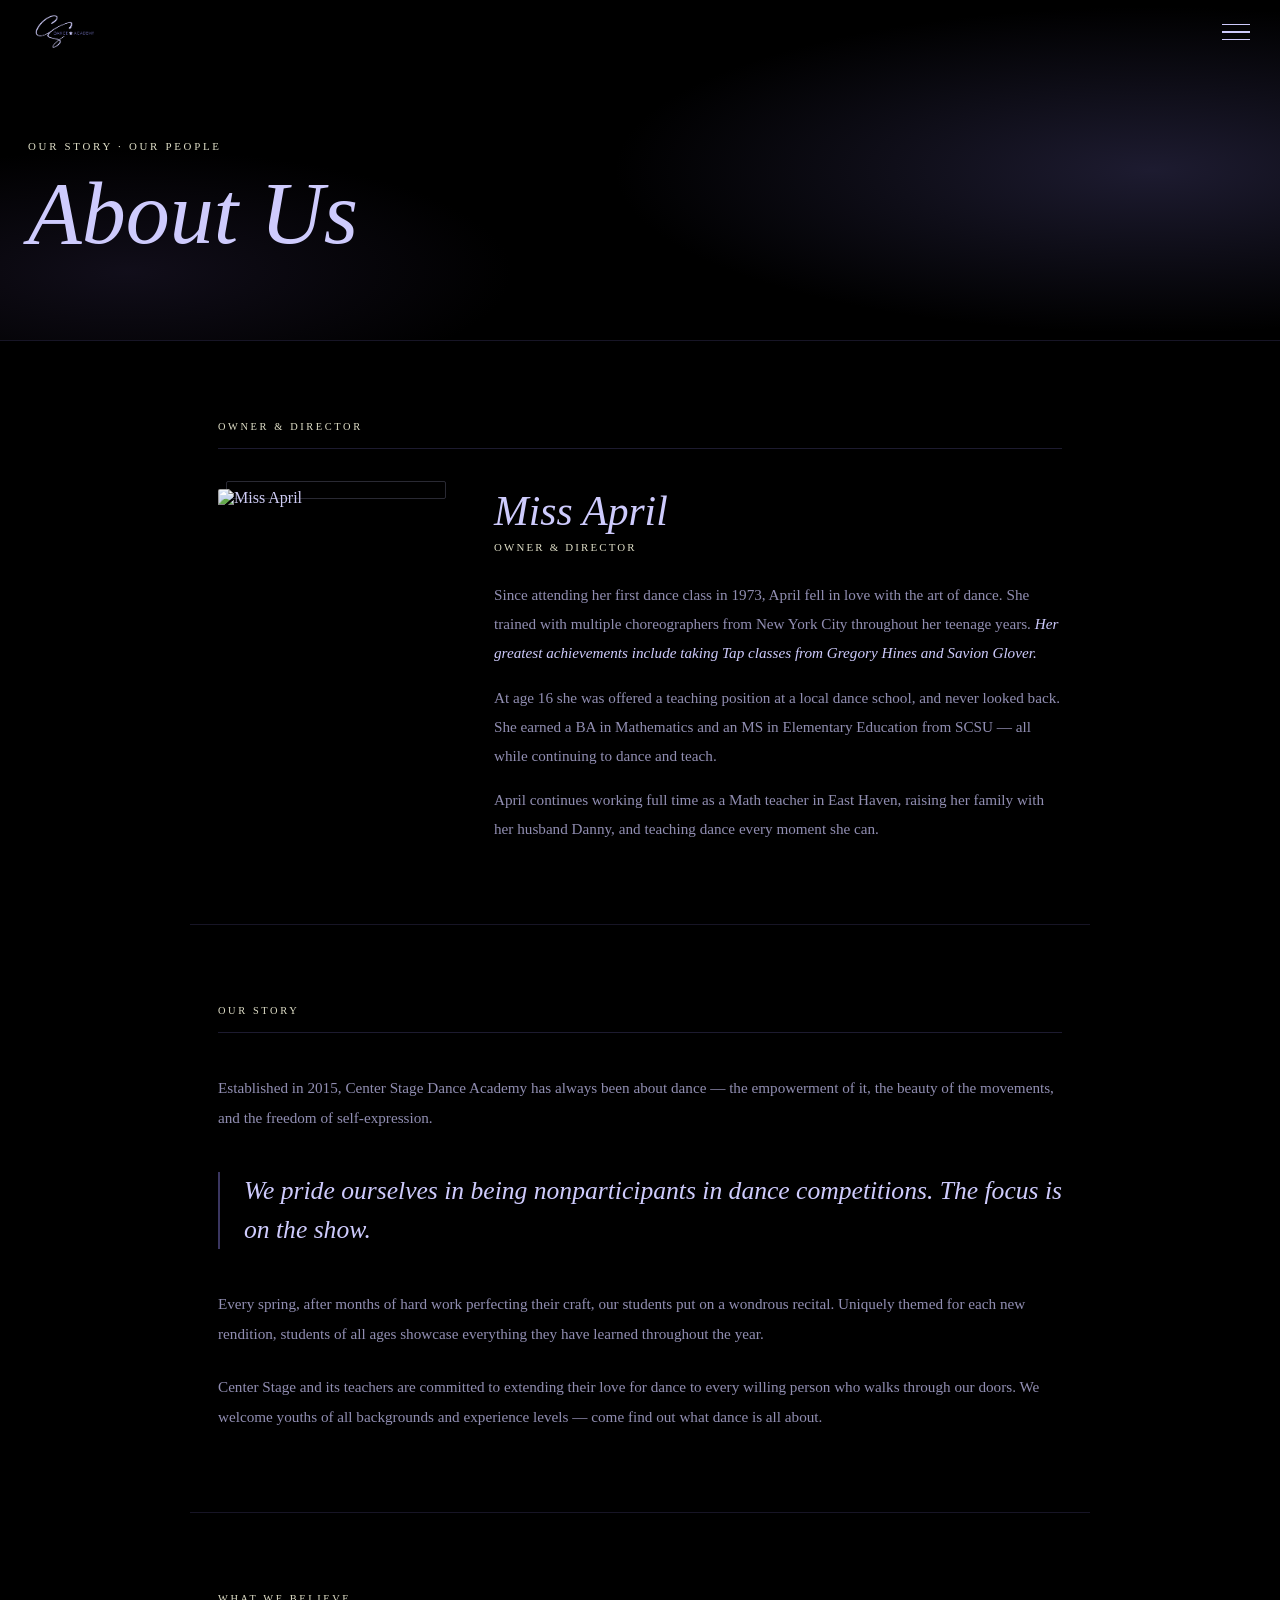
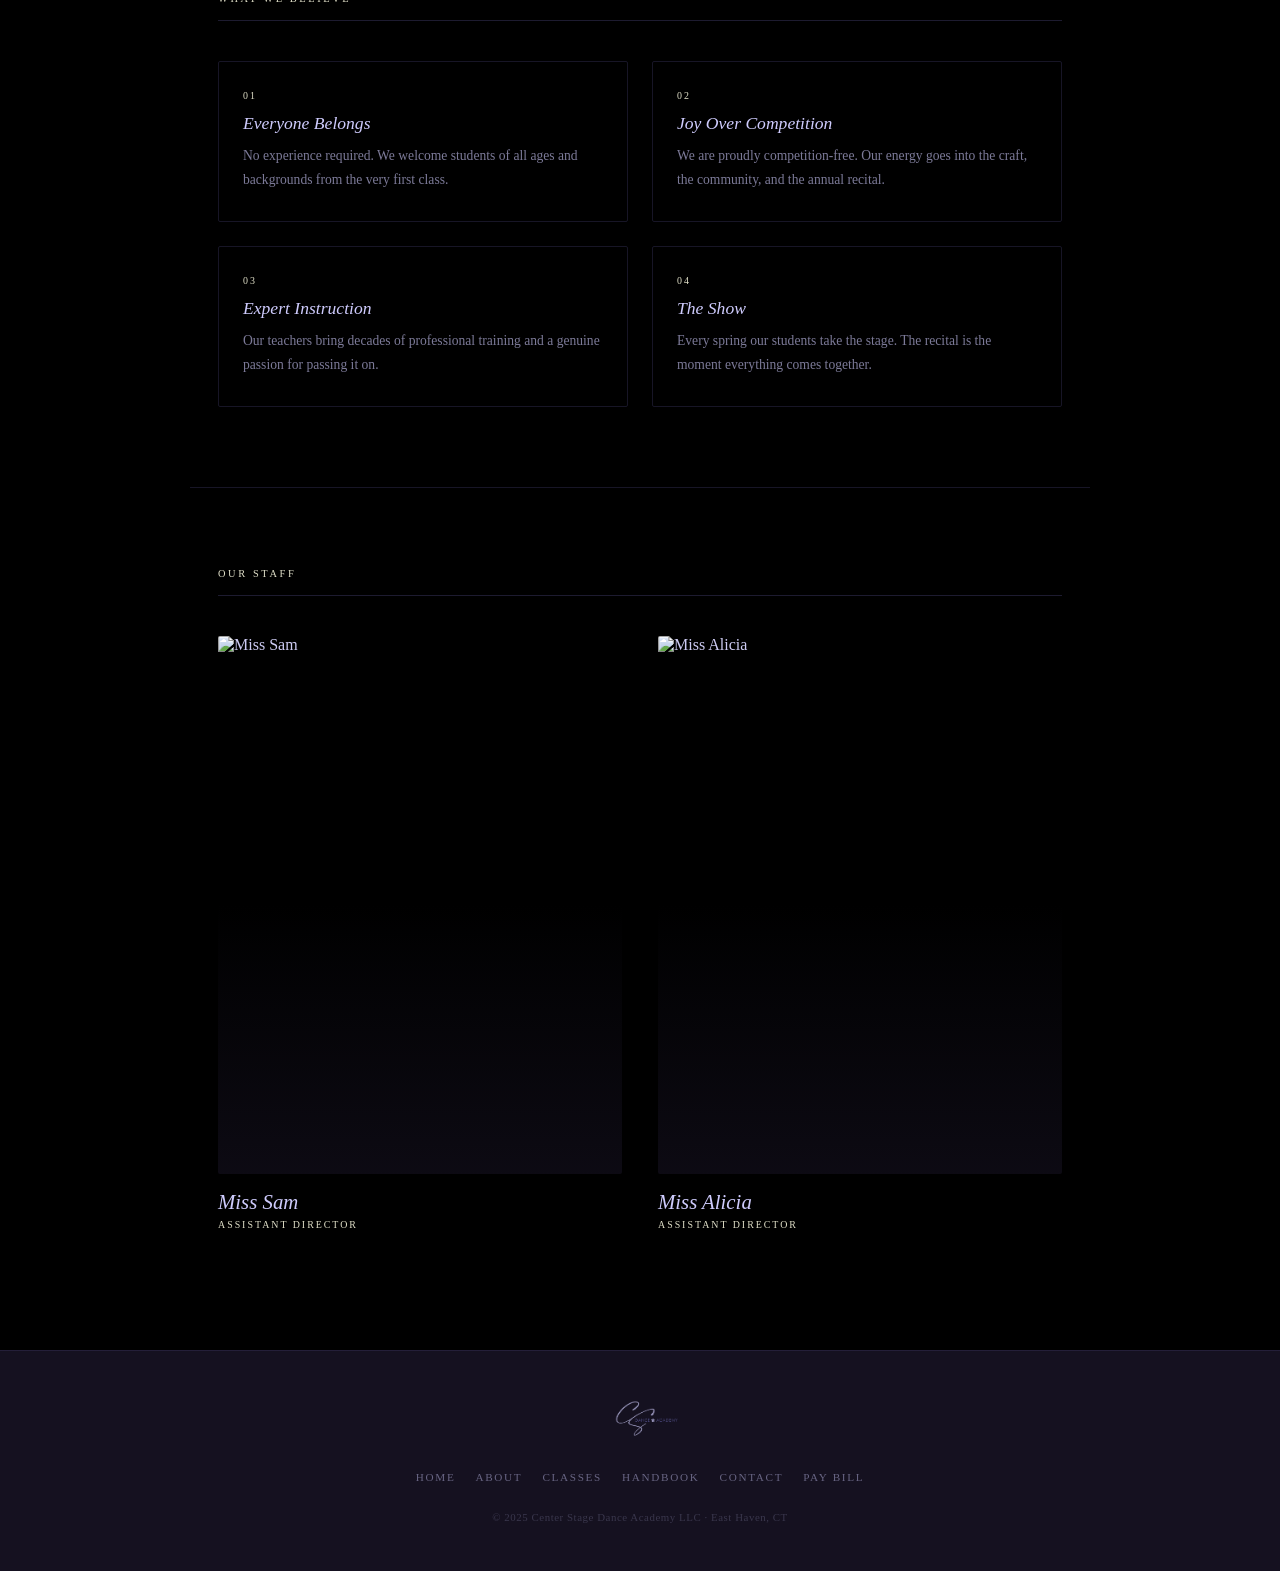
==== about.html @ 5119d45a "add about page" ====
<!DOCTYPE html>
<html lang="en">
  <head>
    <meta charset="UTF-8" />
    <meta name="viewport" content="width=device-width, initial-scale=1.0" />
    <title>About | Center Stage Dance Academy</title>
    <style>
      :root {
        --black: #000000;
        --extra-dark-purple: #151120;
        --dark-purple: #3A3660;
        --light-purple: #CECBFD;
        --contrast: #E0DFC8;
      }

      * { margin: 0; padding: 0; box-sizing: border-box; }

      body {
        background: var(--black);
        color: var(--light-purple);
        font-family: 'Georgia', serif;
        overflow-x: hidden;
        -webkit-font-smoothing: antialiased;
      }

      /* ── NAVBAR ── */
      nav {
        position: fixed;
        top: 0; left: 0; right: 0;
        z-index: 100;
        height: 64px;
        display: flex;
        align-items: center;
        justify-content: space-between;
        padding: 0 24px 0 12px;
        background: transparent;
        transition: background 0.4s, transform 0.4s cubic-bezier(.77,0,.175,1);
      }

      nav.scrolled {
        background: rgba(21,17,32,0.95);
        backdrop-filter: blur(10px);
        -webkit-backdrop-filter: blur(10px);
      }

      nav.hidden { transform: translateY(-100%); }

      .nav-logo {
        z-index: 200;
        display: flex;
        align-items: center;
        line-height: 0;
      }

      .nav-logo img {
        height: 38px;
        width: auto;
        max-width: 160px;
        object-fit: contain;
        display: block;
      }

      /* ── HAMBURGER ── */
      .hamburger {
        display: flex;
        flex-direction: column;
        gap: 6px;
        cursor: pointer;
        background: none;
        border: none;
        padding: 6px;
        z-index: 200;
      }

      .hamburger span {
        display: block;
        width: 28px;
        height: 1.5px;
        background: var(--light-purple);
        transition: all 0.4s cubic-bezier(.77,0,.175,1);
        transform-origin: center;
      }

      .hamburger.open span:nth-child(1) {
        transform: translateY(7.5px) rotate(45deg);
        background: var(--black);
      }
      .hamburger.open span:nth-child(2) { opacity: 0; }
      .hamburger.open span:nth-child(3) {
        transform: translateY(-7.5px) rotate(-45deg);
        background: var(--black);
      }

      /* ── FULL SCREEN MENU ── */
      .menu-overlay {
        position: fixed;
        inset: 0;
        z-index: 150;
        display: flex;
        flex-direction: column;
        justify-content: center;
        padding: 80px 40px 40px;
        pointer-events: none;
        visibility: hidden;
      }

      .menu-overlay.open {
        pointer-events: all;
        visibility: visible;
      }

      .menu-panel {
        position: absolute;
        inset: 0;
        transform: translateX(100%);
        transition: transform 0.6s cubic-bezier(.77,0,.175,1);
      }

      .menu-panel-1 { background: var(--dark-purple);       z-index: -3; transition-delay: 0s; }
      .menu-panel-2 { background: var(--extra-dark-purple); z-index: -2; transition-delay: 0.08s; }
      .menu-panel-3 { background: var(--light-purple);      z-index: -1; transition-delay: 0.16s; }

      .menu-overlay.open .menu-panel { transform: translateX(0); }

      .menu-links {
        list-style: none;
        display: flex;
        flex-direction: column;
        gap: 8px;
      }

      .menu-links li { overflow: hidden; }

      .menu-links a {
        display: block;
        font-size: clamp(2.4rem, 10vw, 5rem);
        font-family: 'Georgia', serif;
        font-style: italic;
        color: var(--black);
        text-decoration: none;
        letter-spacing: -0.01em;
        line-height: 1.15;
        transform: translateY(110%);
        transition: transform 0.5s cubic-bezier(.77,0,.175,1), color 0.2s;
      }

      .menu-links a:hover { color: var(--dark-purple); }
      .menu-overlay.open .menu-links a { transform: translateY(0); }

      .menu-links li:nth-child(1) a { transition-delay: 0.28s; }
      .menu-links li:nth-child(2) a { transition-delay: 0.35s; }
      .menu-links li:nth-child(3) a { transition-delay: 0.42s; }
      .menu-links li:nth-child(4) a { transition-delay: 0.49s; }
      .menu-links li:nth-child(5) a { transition-delay: 0.56s; }

      .menu-footer {
        margin-top: auto;
        font-size: 0.75rem;
        letter-spacing: 0.15em;
        text-transform: uppercase;
        color: var(--extra-dark-purple);
        opacity: 0;
        transform: translateY(10px);
        transition: all 0.4s 0.6s;
      }

      .menu-overlay.open .menu-footer {
        opacity: 1;
        transform: translateY(0);
      }

      /* ── PAGE HEADER ── */
      .page-header {
        padding: 140px 28px 80px;
        position: relative;
        overflow: hidden;
        border-bottom: 1px solid rgba(58,54,96,0.4);
      }

      .page-header::before {
        content: '';
        position: absolute;
        inset: 0;
        background:
          radial-gradient(ellipse 70% 80% at 90% 50%, rgba(58,54,96,0.5) 0%, transparent 60%),
          radial-gradient(ellipse 50% 60% at 10% 80%, rgba(21,17,32,0.8) 0%, transparent 60%),
          var(--black);
        z-index: 0;
      }

      .page-header-content {
        position: relative;
        z-index: 1;
        max-width: 700px;
      }

      .page-eyebrow {
        font-size: 0.68rem;
        letter-spacing: 0.25em;
        text-transform: uppercase;
        color: var(--contrast);
        margin-bottom: 16px;
        opacity: 0;
        animation: fadeUp 0.8s 0.2s ease forwards;
      }

      .page-title {
        font-size: clamp(2.8rem, 10vw, 5.5rem);
        font-style: italic;
        font-weight: normal;
        line-height: 1.05;
        color: var(--light-purple);
        opacity: 0;
        animation: fadeUp 0.8s 0.35s ease forwards;
      }

      @keyframes fadeUp {
        from { opacity: 0; transform: translateY(20px); }
        to   { opacity: 1; transform: translateY(0); }
      }

      /* ── SECTIONS ── */
      .section {
        padding: 80px 28px;
        max-width: 900px;
        margin: 0 auto;
      }

      .section-label {
        font-size: 0.65rem;
        letter-spacing: 0.25em;
        text-transform: uppercase;
        color: var(--contrast);
        margin-bottom: 40px;
        padding-bottom: 16px;
        border-bottom: 1px solid rgba(58,54,96,0.5);
      }

      /* ── APRIL BIO ── */
      .bio-block {
        display: flex;
        flex-direction: column;
        gap: 40px;
      }

      @media (min-width: 700px) {
        .bio-block {
          flex-direction: row;
          align-items: flex-start;
          gap: 56px;
        }
      }

      .bio-image-wrap {
        flex-shrink: 0;
        width: 100%;
        max-width: 260px;
        margin: 0 auto;
        position: relative;
      }

      @media (min-width: 700px) {
        .bio-image-wrap {
          width: 220px;
          margin: 0;
        }
      }

      .bio-image-wrap::before {
        content: '';
        position: absolute;
        inset: -8px -8px 8px 8px;
        border: 1px solid rgba(206,203,253,0.2);
        border-radius: 2px;
        z-index: 0;
      }

      .bio-image-wrap img {
        width: 100%;
        height: auto;
        display: block;
        position: relative;
        z-index: 1;
        filter: grayscale(20%);
        border-radius: 2px;
      }

      .bio-text { flex: 1; }

      .bio-name {
        font-size: clamp(1.8rem, 6vw, 2.6rem);
        font-style: italic;
        font-weight: normal;
        color: var(--light-purple);
        line-height: 1.1;
        margin-bottom: 6px;
      }

      .bio-title {
        font-size: 0.68rem;
        letter-spacing: 0.2em;
        text-transform: uppercase;
        color: var(--contrast);
        margin-bottom: 28px;
      }

      .bio-body {
        font-size: 0.95rem;
        line-height: 1.9;
        color: rgba(206,203,253,0.7);
        font-family: 'Georgia', serif;
      }

      .bio-body p + p { margin-top: 16px; }

      .bio-highlight {
        display: inline;
        color: var(--light-purple);
        font-style: italic;
      }

      /* ── DIVIDER ── */
      .rule {
        width: 100%;
        height: 1px;
        background: rgba(58,54,96,0.4);
        max-width: 900px;
        margin: 0 auto;
      }

      /* ── OUR STORY ── */
      .story-block {
        display: flex;
        flex-direction: column;
        gap: 24px;
      }

      .story-block p {
        font-size: 0.95rem;
        line-height: 1.95;
        color: rgba(206,203,253,0.7);
      }

      .story-pull {
        font-size: clamp(1.2rem, 4vw, 1.6rem);
        font-style: italic;
        color: var(--light-purple);
        line-height: 1.5;
        border-left: 2px solid var(--dark-purple);
        padding-left: 24px;
        margin: 16px 0;
      }

      /* ── STAFF GRID ── */
      .staff-grid {
        display: grid;
        grid-template-columns: 1fr 1fr;
        gap: 24px;
        margin-top: 8px;
      }

      @media (min-width: 600px) {
        .staff-grid { gap: 36px; }
      }

      .staff-card { display: flex; flex-direction: column; gap: 16px; }

      .staff-image-wrap {
        position: relative;
        overflow: hidden;
        border-radius: 2px;
      }

      .staff-image-wrap::after {
        content: '';
        position: absolute;
        inset: 0;
        background: linear-gradient(to top, rgba(21,17,32,0.6) 0%, transparent 50%);
      }

      .staff-image-wrap img {
        width: 100%;
        aspect-ratio: 3/4;
        object-fit: cover;
        display: block;
        filter: grayscale(20%);
        transition: transform 0.5s ease;
      }

      .staff-card:hover .staff-image-wrap img {
        transform: scale(1.03);
      }

      .staff-name {
        font-size: clamp(1rem, 3.5vw, 1.3rem);
        font-style: italic;
        font-weight: normal;
        color: var(--light-purple);
        line-height: 1.2;
      }

      .staff-role {
        font-size: 0.62rem;
        letter-spacing: 0.2em;
        text-transform: uppercase;
        color: var(--contrast);
        margin-top: 4px;
      }

      /* ── VALUES ── */
      .values-grid {
        display: grid;
        grid-template-columns: 1fr;
        gap: 24px;
        margin-top: 8px;
      }

      @media (min-width: 600px) {
        .values-grid { grid-template-columns: 1fr 1fr; }
      }

      .value-item {
        padding: 28px 24px;
        border: 1px solid rgba(58,54,96,0.4);
        border-radius: 2px;
        transition: border-color 0.3s;
      }

      .value-item:hover { border-color: rgba(206,203,253,0.3); }

      .value-number {
        font-size: 0.62rem;
        letter-spacing: 0.2em;
        color: var(--contrast);
        text-transform: uppercase;
        margin-bottom: 12px;
      }

      .value-title {
        font-size: 1.1rem;
        font-style: italic;
        color: var(--light-purple);
        margin-bottom: 10px;
      }

      .value-body {
        font-size: 0.85rem;
        line-height: 1.8;
        color: rgba(206,203,253,0.6);
      }

      /* ── FOOTER ── */
      footer {
        background: var(--extra-dark-purple);
        padding: 48px 28px;
        text-align: center;
        border-top: 1px solid rgba(58,54,96,0.4);
        margin-top: 40px;
      }

      .footer-logo img {
        height: 40px;
        margin: 0 auto 28px;
        opacity: 0.7;
      }

      .footer-links {
        display: flex;
        flex-wrap: wrap;
        gap: 20px;
        justify-content: center;
        margin-bottom: 28px;
      }

      .footer-links a {
        font-size: 0.7rem;
        letter-spacing: 0.15em;
        text-transform: uppercase;
        color: rgba(206,203,253,0.45);
        text-decoration: none;
        transition: color 0.2s;
      }

      .footer-links a:hover { color: var(--light-purple); }

      .footer-copy {
        font-size: 0.68rem;
        color: rgba(206,203,253,0.2);
        letter-spacing: 0.05em;
      }
    </style>
  </head>
  <body>

    <!-- NAVBAR -->
    <nav id="navbar">
      <a href="index.html" class="nav-logo">
        <img src="logo.png" alt="Center Stage Dance Academy" />
      </a>
      <button class="hamburger" id="hamburger" aria-label="Toggle menu">
        <span></span><span></span><span></span>
      </button>
    </nav>

    <!-- FULL SCREEN MENU -->
    <div class="menu-overlay" id="menuOverlay">
      <div class="menu-panel menu-panel-1"></div>
      <div class="menu-panel menu-panel-2"></div>
      <div class="menu-panel menu-panel-3"></div>
      <ul class="menu-links">
        <li><a href="index.html"    onclick="closeMenu()">Home</a></li>
        <li><a href="about.html"    onclick="closeMenu()">About</a></li>
        <li><a href="classes.html"  onclick="closeMenu()">Classes</a></li>
        <li><a href="handbook.html" onclick="closeMenu()">Handbook</a></li>
        <li><a href="contact.html"  onclick="closeMenu()">Contact</a></li>
      </ul>
      <div class="menu-footer">East Haven, CT &nbsp;·&nbsp; (203) 484-0443</div>
    </div>

    <!-- PAGE HEADER -->
    <header class="page-header">
      <div class="page-header-content">
        <p class="page-eyebrow">Our Story · Our People</p>
        <h1 class="page-title">About Us</h1>
      </div>
    </header>

    <!-- MISS APRIL -->
    <section class="section">
      <p class="section-label">Owner &amp; Director</p>
      <div class="bio-block">
        <div class="bio-image-wrap">
          <img
            src="https://static.wixstatic.com/media/f45bac_79a5c4cf24f946d085ffb66f39719939~mv2.jpg/v1/fill/w_298,h_374,al_c,q_80,usm_0.66_1.00_0.01,enc_avif,quality_auto/Me.jpg"
            alt="Miss April"
          />
        </div>
        <div class="bio-text">
          <h2 class="bio-name">Miss April</h2>
          <p class="bio-title">Owner &amp; Director</p>
          <div class="bio-body">
            <p>
              Since attending her first dance class in 1973, April fell in love with the art of dance.
              She trained with multiple choreographers from New York City throughout her teenage years.
              <span class="bio-highlight">Her greatest achievements include taking Tap classes from
              Gregory Hines and Savion Glover.</span>
            </p>
            <p>
              At age 16 she was offered a teaching position at a local dance school, and never looked back.
              She earned a BA in Mathematics and an MS in Elementary Education from SCSU — all while
              continuing to dance and teach.
            </p>
            <p>
              April continues working full time as a Math teacher in East Haven, raising her family with
              her husband Danny, and teaching dance every moment she can.
            </p>
          </div>
        </div>
      </div>
    </section>

    <div class="rule"></div>

    <!-- OUR STORY -->
    <section class="section">
      <p class="section-label">Our Story</p>
      <div class="story-block">
        <p>
          Established in 2015, Center Stage Dance Academy has always been about dance —
          the empowerment of it, the beauty of the movements, and the freedom of self-expression.
        </p>
        <blockquote class="story-pull">
          We pride ourselves in being nonparticipants in dance competitions. The focus is on the show.
        </blockquote>
        <p>
          Every spring, after months of hard work perfecting their craft, our students put on a
          wondrous recital. Uniquely themed for each new rendition, students of all ages showcase
          everything they have learned throughout the year.
        </p>
        <p>
          Center Stage and its teachers are committed to extending their love for dance to every
          willing person who walks through our doors. We welcome youths of all backgrounds and
          experience levels — come find out what dance is all about.
        </p>
      </div>
    </section>

    <div class="rule"></div>

    <!-- WHAT WE BELIEVE -->
    <section class="section">
      <p class="section-label">What We Believe</p>
      <div class="values-grid">
        <div class="value-item">
          <p class="value-number">01</p>
          <p class="value-title">Everyone Belongs</p>
          <p class="value-body">No experience required. We welcome students of all ages and backgrounds from the very first class.</p>
        </div>
        <div class="value-item">
          <p class="value-number">02</p>
          <p class="value-title">Joy Over Competition</p>
          <p class="value-body">We are proudly competition-free. Our energy goes into the craft, the community, and the annual recital.</p>
        </div>
        <div class="value-item">
          <p class="value-number">03</p>
          <p class="value-title">Expert Instruction</p>
          <p class="value-body">Our teachers bring decades of professional training and a genuine passion for passing it on.</p>
        </div>
        <div class="value-item">
          <p class="value-number">04</p>
          <p class="value-title">The Show</p>
          <p class="value-body">Every spring our students take the stage. The recital is the moment everything comes together.</p>
        </div>
      </div>
    </section>

    <div class="rule"></div>

    <!-- STAFF -->
    <section class="section">
      <p class="section-label">Our Staff</p>
      <div class="staff-grid">
        <div class="staff-card">
          <div class="staff-image-wrap">
            <img
              src="https://static.wixstatic.com/media/f45bac_73a7e602053645cd801812345be36679~mv2.jpg/v1/fill/w_206,h_259,al_c,q_80,usm_0.66_1.00_0.01,enc_avif,quality_auto/Sam.jpg"
              alt="Miss Sam"
            />
          </div>
          <div>
            <p class="staff-name">Miss Sam</p>
            <p class="staff-role">Assistant Director</p>
          </div>
        </div>
        <div class="staff-card">
          <div class="staff-image-wrap">
            <img
              src="https://static.wixstatic.com/media/f45bac_39587be8a687474fb3830924fe509705~mv2.jpeg/v1/fill/w_206,h_259,al_c,q_80,usm_0.66_1.00_0.01,enc_avif,quality_auto/A.jpeg"
              alt="Miss Alicia"
            />
          </div>
          <div>
            <p class="staff-name">Miss Alicia</p>
            <p class="staff-role">Assistant Director</p>
          </div>
        </div>
      </div>
    </section>

    <!-- FOOTER -->
    <footer>
      <div class="footer-logo">
        <img src="logo.png" alt="Center Stage Dance Academy" />
      </div>
      <div class="footer-links">
        <a href="index.html">Home</a>
        <a href="about.html">About</a>
        <a href="classes.html">Classes</a>
        <a href="handbook.html">Handbook</a>
        <a href="contact.html">Contact</a>
        <a href="https://centerstagedanceacademyllc.studioware2.com/" target="_blank">Pay Bill</a>
      </div>
      <p class="footer-copy">© 2025 Center Stage Dance Academy LLC · East Haven, CT</p>
    </footer>

    <script>
      const hamburger = document.getElementById('hamburger');
      const menuOverlay = document.getElementById('menuOverlay');
      const navbar = document.getElementById('navbar');

      function openMenu() {
        hamburger.classList.add('open');
        menuOverlay.classList.add('open');
        document.body.style.overflow = 'hidden';
      }

      function closeMenu() {
        hamburger.classList.remove('open');
        menuOverlay.classList.remove('open');
        document.body.style.overflow = '';
      }

      hamburger.addEventListener('click', () => {
        hamburger.classList.contains('open') ? closeMenu() : openMenu();
      });

      let lastScroll = 0;
      let ticking = false;

      window.addEventListener('scroll', () => {
        if (ticking) return;
        window.requestAnimationFrame(() => {
          const current = window.scrollY;
          navbar.classList.toggle('scrolled', current > 40);
          if (!menuOverlay.classList.contains('open')) {
            if (current > lastScroll && current > 80) {
              navbar.classList.add('hidden');
            } else {
              navbar.classList.remove('hidden');
            }
          }
          lastScroll = current <= 0 ? 0 : current;
          ticking = false;
        });
        ticking = true;
      });
    </script>

  </body>
</html>
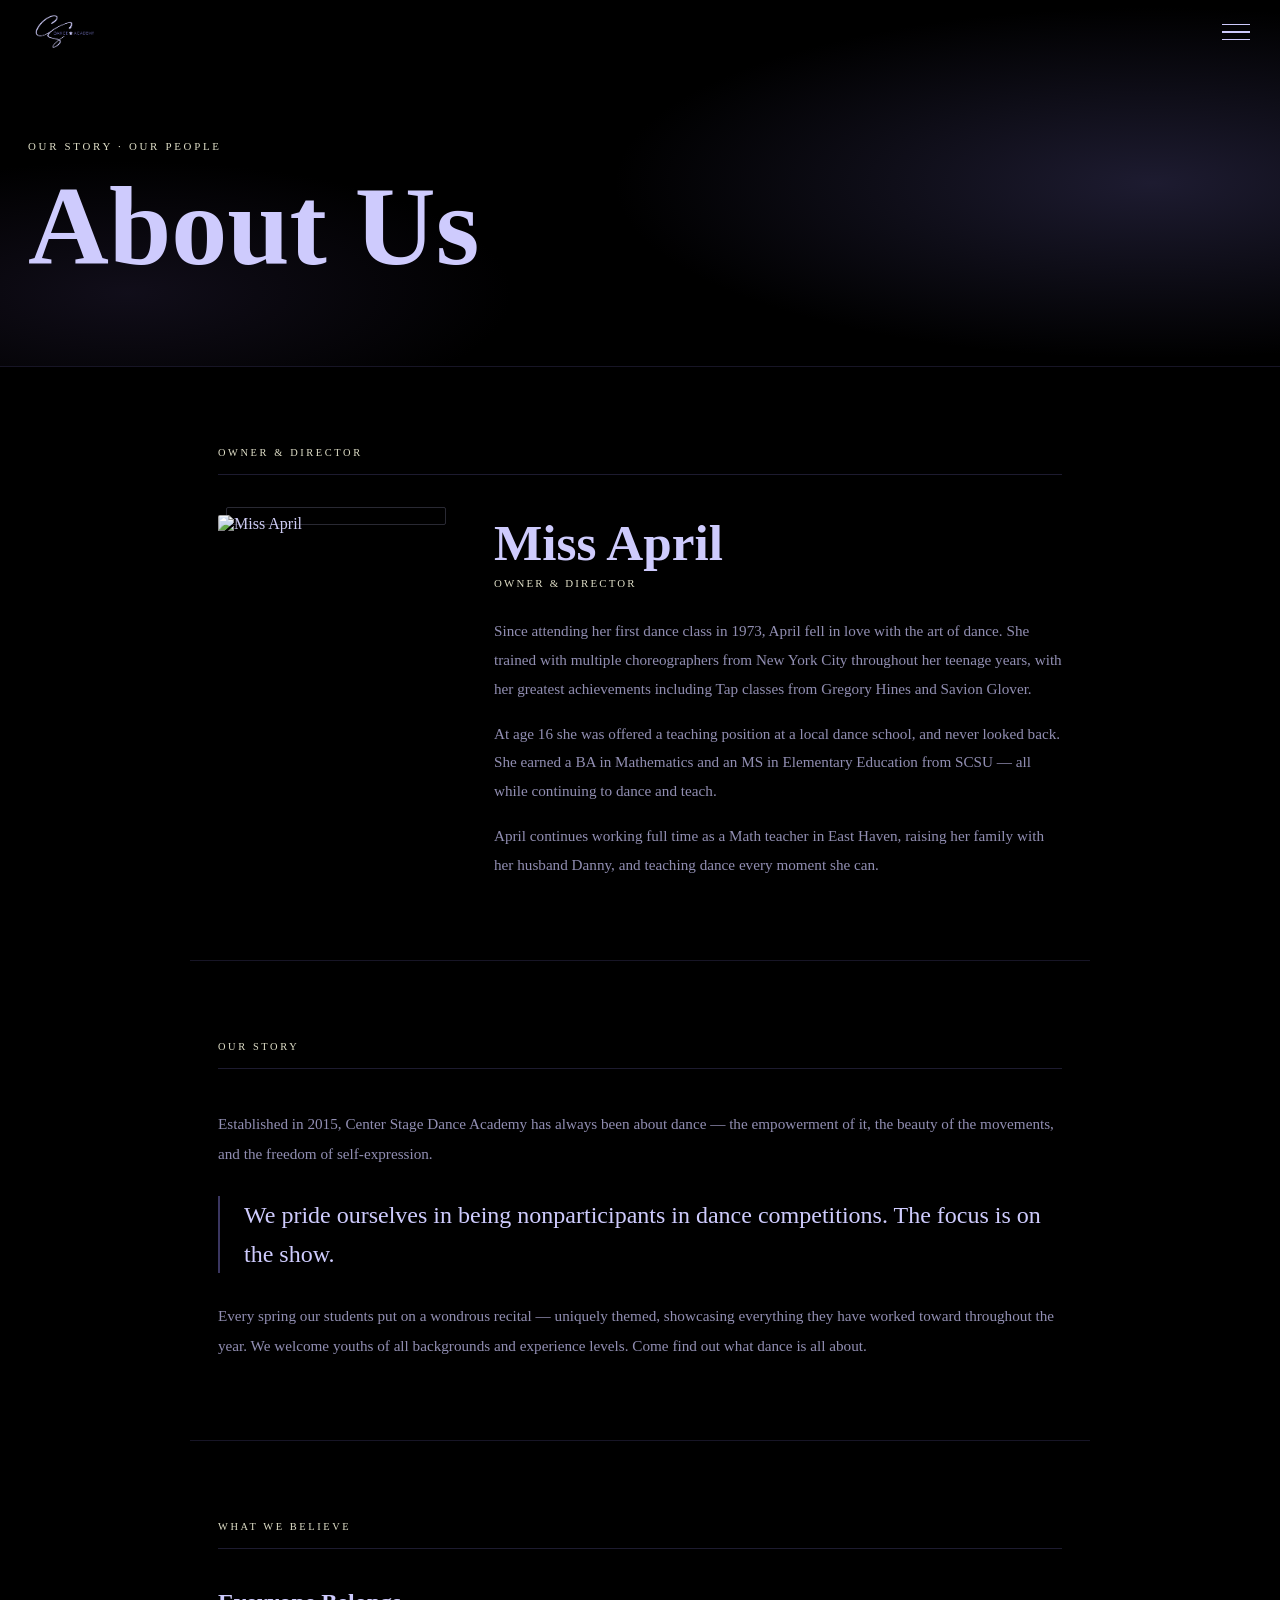
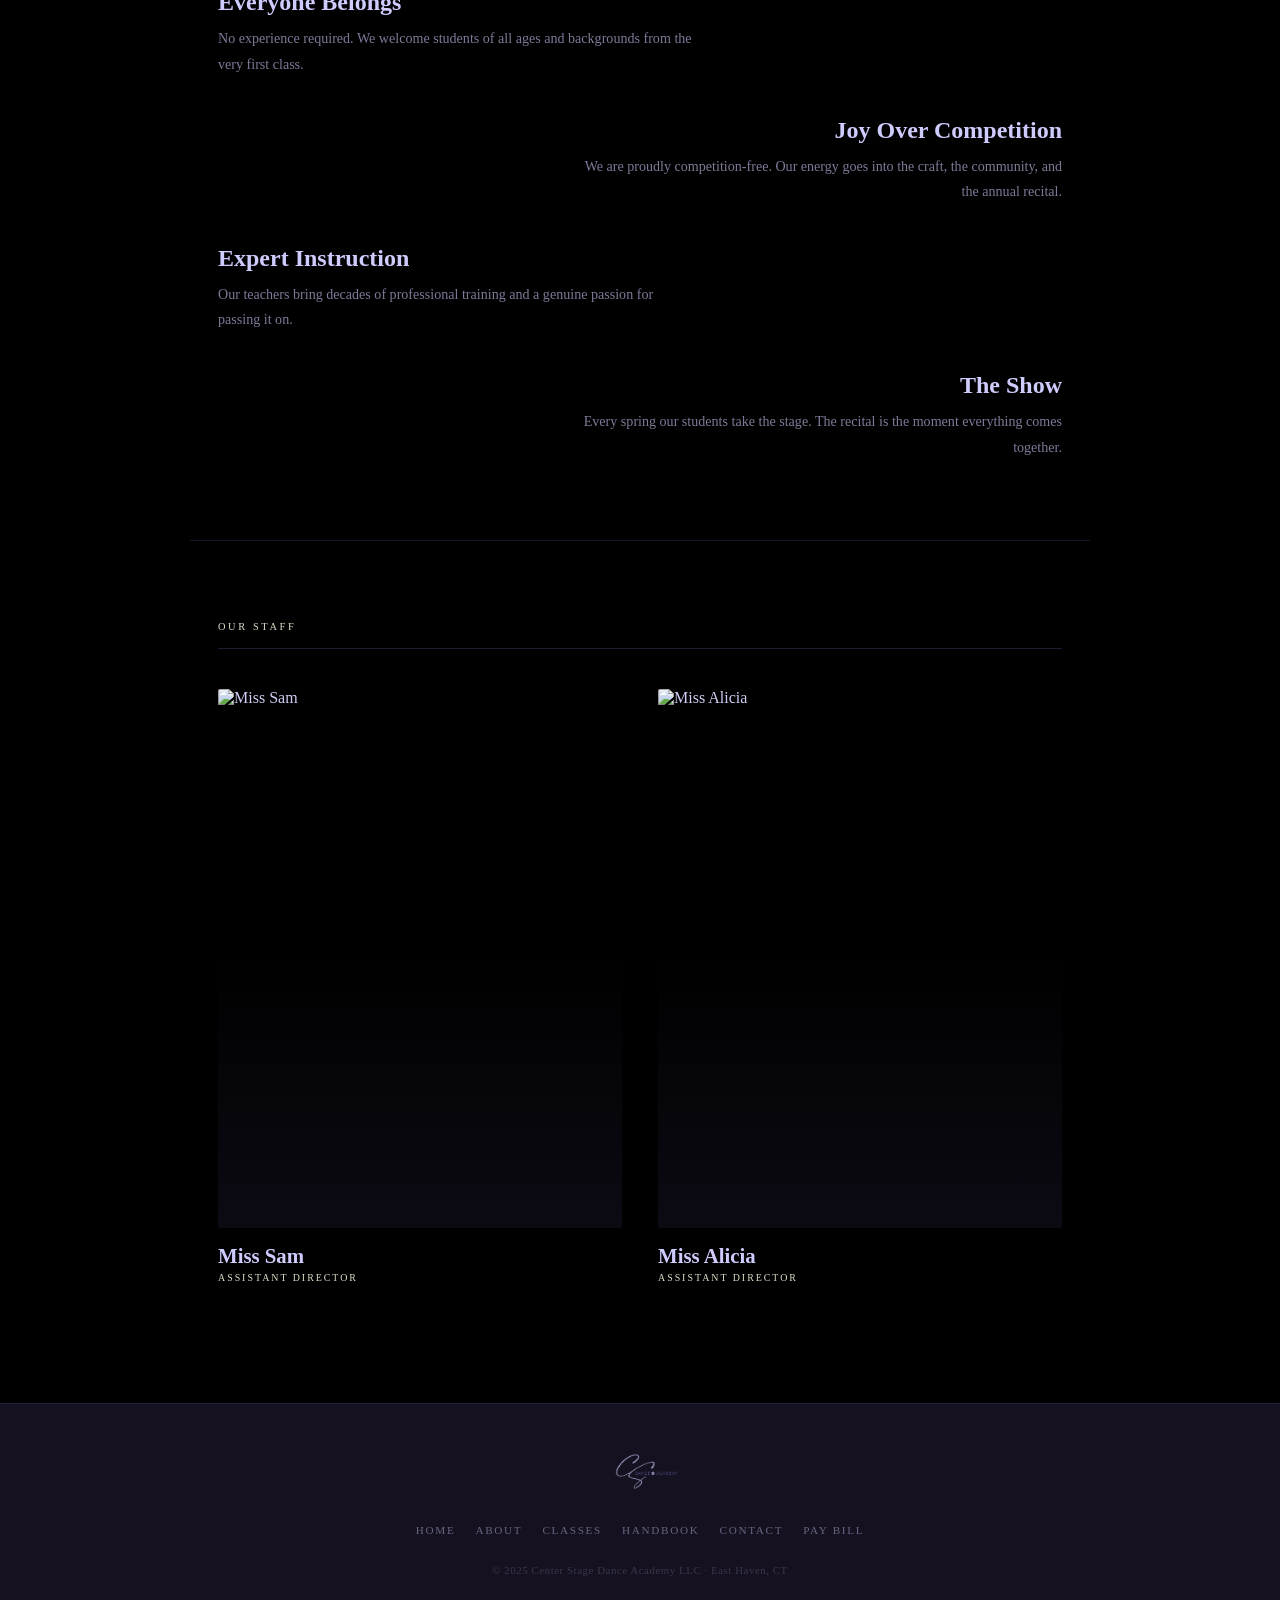
==== commit 11827aaa: "about page formatting fixes" ====
--- a/about.html
+++ b/about.html
@@ -23,7 +23,6 @@
         -webkit-font-smoothing: antialiased;
       }
 
-      /* ── NAVBAR ── */
       nav {
         position: fixed;
         top: 0; left: 0; right: 0;
@@ -60,7 +59,6 @@
         display: block;
       }
 
-      /* ── HAMBURGER ── */
       .hamburger {
         display: flex;
         flex-direction: column;
@@ -91,7 +89,6 @@
         background: var(--black);
       }
 
-      /* ── FULL SCREEN MENU ── */
       .menu-overlay {
         position: fixed;
         inset: 0;
@@ -135,7 +132,6 @@
         display: block;
         font-size: clamp(2.4rem, 10vw, 5rem);
         font-family: 'Georgia', serif;
-        font-style: italic;
         color: var(--black);
         text-decoration: none;
         letter-spacing: -0.01em;
@@ -205,9 +201,9 @@
       }
 
       .page-title {
-        font-size: clamp(2.8rem, 10vw, 5.5rem);
-        font-style: italic;
-        font-weight: normal;
+        font-size: clamp(3.5rem, 10vw, 7rem);
+        font-weight: bold;
+        font-style: normal;
         line-height: 1.05;
         color: var(--light-purple);
         opacity: 0;
@@ -234,9 +230,10 @@
         margin-bottom: 40px;
         padding-bottom: 16px;
         border-bottom: 1px solid rgba(58,54,96,0.5);
-      }
-
-      /* ── APRIL BIO ── */
+        font-style: normal;
+      }
+
+      /* ── BIO ── */
       .bio-block {
         display: flex;
         flex-direction: column;
@@ -244,11 +241,7 @@
       }
 
       @media (min-width: 700px) {
-        .bio-block {
-          flex-direction: row;
-          align-items: flex-start;
-          gap: 56px;
-        }
+        .bio-block { flex-direction: row; align-items: flex-start; gap: 56px; }
       }
 
       .bio-image-wrap {
@@ -260,10 +253,7 @@
       }
 
       @media (min-width: 700px) {
-        .bio-image-wrap {
-          width: 220px;
-          margin: 0;
-        }
+        .bio-image-wrap { width: 220px; margin: 0; }
       }
 
       .bio-image-wrap::before {
@@ -288,9 +278,9 @@
       .bio-text { flex: 1; }
 
       .bio-name {
-        font-size: clamp(1.8rem, 6vw, 2.6rem);
-        font-style: italic;
-        font-weight: normal;
+        font-size: clamp(2rem, 6vw, 3.2rem);
+        font-weight: bold;
+        font-style: normal;
         color: var(--light-purple);
         line-height: 1.1;
         margin-bottom: 6px;
@@ -302,56 +292,67 @@
         text-transform: uppercase;
         color: var(--contrast);
         margin-bottom: 28px;
+        font-style: normal;
       }
 
       .bio-body {
         font-size: 0.95rem;
         line-height: 1.9;
         color: rgba(206,203,253,0.7);
-        font-family: 'Georgia', serif;
+        font-style: normal;
       }
 
       .bio-body p + p { margin-top: 16px; }
 
-      .bio-highlight {
-        display: inline;
-        color: var(--light-purple);
-        font-style: italic;
-      }
-
-      /* ── DIVIDER ── */
-      .rule {
-        width: 100%;
-        height: 1px;
-        background: rgba(58,54,96,0.4);
-        max-width: 900px;
-        margin: 0 auto;
-      }
-
-      /* ── OUR STORY ── */
-      .story-block {
-        display: flex;
-        flex-direction: column;
-        gap: 24px;
-      }
+      /* ── STORY ── */
+      .story-block { display: flex; flex-direction: column; gap: 20px; }
 
       .story-block p {
         font-size: 0.95rem;
         line-height: 1.95;
         color: rgba(206,203,253,0.7);
+        font-style: normal;
       }
 
       .story-pull {
-        font-size: clamp(1.2rem, 4vw, 1.6rem);
-        font-style: italic;
+        font-size: clamp(1.1rem, 3.5vw, 1.5rem);
+        font-style: normal;
         color: var(--light-purple);
-        line-height: 1.5;
+        line-height: 1.6;
         border-left: 2px solid var(--dark-purple);
         padding-left: 24px;
-        margin: 16px 0;
-      }
-
-      /* ── STAFF GRID ── */
+        margin: 8px 0;
+      }
+
+      /* ── WHAT WE BELIEVE ── */
+      .values-grid {
+        display: grid;
+        grid-template-columns: 1fr;
+        gap: 40px;
+        margin-top: 8px;
+      }
+
+      .value-item { display: flex; flex-direction: column; gap: 10px; }
+      .value-item.right { text-align: right; }
+
+      .value-title {
+        font-size: clamp(1.1rem, 4vw, 1.5rem);
+        font-weight: bold;
+        font-style: normal;
+        color: var(--light-purple);
+      }
+
+      .value-body {
+        font-size: 0.88rem;
+        line-height: 1.8;
+        color: rgba(206,203,253,0.6);
+        font-style: normal;
+        max-width: 480px;
+      }
+
+      .value-item.right .value-body { margin-left: auto; }
+
+      /* ── STAFF ── */
       .staff-grid {
         display: grid;
         grid-template-columns: 1fr 1fr;
@@ -359,9 +360,7 @@
         margin-top: 8px;
       }
 
-      @media (min-width: 600px) {
-        .staff-grid { gap: 36px; }
-      }
+      @media (min-width: 600px) { .staff-grid { gap: 36px; } }
 
       .staff-card { display: flex; flex-direction: column; gap: 16px; }
 
@@ -387,14 +386,12 @@
         transition: transform 0.5s ease;
       }
 
-      .staff-card:hover .staff-image-wrap img {
-        transform: scale(1.03);
-      }
+      .staff-card:hover .staff-image-wrap img { transform: scale(1.03); }
 
       .staff-name {
         font-size: clamp(1rem, 3.5vw, 1.3rem);
-        font-style: italic;
-        font-weight: normal;
+        font-weight: bold;
+        font-style: normal;
         color: var(--light-purple);
         line-height: 1.2;
       }
@@ -405,48 +402,16 @@
         text-transform: uppercase;
         color: var(--contrast);
         margin-top: 4px;
-      }
-
-      /* ── VALUES ── */
-      .values-grid {
-        display: grid;
-        grid-template-columns: 1fr;
-        gap: 24px;
-        margin-top: 8px;
-      }
-
-      @media (min-width: 600px) {
-        .values-grid { grid-template-columns: 1fr 1fr; }
-      }
-
-      .value-item {
-        padding: 28px 24px;
-        border: 1px solid rgba(58,54,96,0.4);
-        border-radius: 2px;
-        transition: border-color 0.3s;
-      }
-
-      .value-item:hover { border-color: rgba(206,203,253,0.3); }
-
-      .value-number {
-        font-size: 0.62rem;
-        letter-spacing: 0.2em;
-        color: var(--contrast);
-        text-transform: uppercase;
-        margin-bottom: 12px;
-      }
-
-      .value-title {
-        font-size: 1.1rem;
-        font-style: italic;
-        color: var(--light-purple);
-        margin-bottom: 10px;
-      }
-
-      .value-body {
-        font-size: 0.85rem;
-        line-height: 1.8;
-        color: rgba(206,203,253,0.6);
+        font-style: normal;
+      }
+
+      /* ── RULE ── */
+      .rule {
+        width: 100%;
+        height: 1px;
+        background: rgba(58,54,96,0.4);
+        max-width: 900px;
+        margin: 0 auto;
       }
 
       /* ── FOOTER ── */
@@ -479,6 +444,7 @@
         color: rgba(206,203,253,0.45);
         text-decoration: none;
         transition: color 0.2s;
+        font-style: normal;
       }
 
       .footer-links a:hover { color: var(--light-purple); }
@@ -487,12 +453,12 @@
         font-size: 0.68rem;
         color: rgba(206,203,253,0.2);
         letter-spacing: 0.05em;
+        font-style: normal;
       }
     </style>
   </head>
   <body>
 
-    <!-- NAVBAR -->
     <nav id="navbar">
       <a href="index.html" class="nav-logo">
         <img src="logo.png" alt="Center Stage Dance Academy" />
@@ -502,22 +468,20 @@
       </button>
     </nav>
 
-    <!-- FULL SCREEN MENU -->
     <div class="menu-overlay" id="menuOverlay">
       <div class="menu-panel menu-panel-1"></div>
       <div class="menu-panel menu-panel-2"></div>
       <div class="menu-panel menu-panel-3"></div>
       <ul class="menu-links">
-        <li><a href="index.html"    onclick="closeMenu()">Home</a></li>
-        <li><a href="about.html"    onclick="closeMenu()">About</a></li>
-        <li><a href="classes.html"  onclick="closeMenu()">Classes</a></li>
-        <li><a href="handbook.html" onclick="closeMenu()">Handbook</a></li>
-        <li><a href="contact.html"  onclick="closeMenu()">Contact</a></li>
+        <li><a href="#" onclick="navigateTo('index.html'); return false;">Home</a></li>
+        <li><a href="#" onclick="navigateTo('about.html'); return false;">About</a></li>
+        <li><a href="#" onclick="navigateTo('classes.html'); return false;">Classes</a></li>
+        <li><a href="#" onclick="navigateTo('handbook.html'); return false;">Handbook</a></li>
+        <li><a href="#" onclick="navigateTo('contact.html'); return false;">Contact</a></li>
       </ul>
       <div class="menu-footer">East Haven, CT &nbsp;·&nbsp; (203) 484-0443</div>
     </div>
 
-    <!-- PAGE HEADER -->
     <header class="page-header">
       <div class="page-header-content">
         <p class="page-eyebrow">Our Story · Our People</p>
@@ -525,35 +489,19 @@
       </div>
     </header>
 
-    <!-- MISS APRIL -->
     <section class="section">
       <p class="section-label">Owner &amp; Director</p>
       <div class="bio-block">
         <div class="bio-image-wrap">
-          <img
-            src="https://static.wixstatic.com/media/f45bac_79a5c4cf24f946d085ffb66f39719939~mv2.jpg/v1/fill/w_298,h_374,al_c,q_80,usm_0.66_1.00_0.01,enc_avif,quality_auto/Me.jpg"
-            alt="Miss April"
-          />
+          <img src="april.png" alt="Miss April" />
         </div>
         <div class="bio-text">
           <h2 class="bio-name">Miss April</h2>
           <p class="bio-title">Owner &amp; Director</p>
           <div class="bio-body">
-            <p>
-              Since attending her first dance class in 1973, April fell in love with the art of dance.
-              She trained with multiple choreographers from New York City throughout her teenage years.
-              <span class="bio-highlight">Her greatest achievements include taking Tap classes from
-              Gregory Hines and Savion Glover.</span>
-            </p>
-            <p>
-              At age 16 she was offered a teaching position at a local dance school, and never looked back.
-              She earned a BA in Mathematics and an MS in Elementary Education from SCSU — all while
-              continuing to dance and teach.
-            </p>
-            <p>
-              April continues working full time as a Math teacher in East Haven, raising her family with
-              her husband Danny, and teaching dance every moment she can.
-            </p>
+            <p>Since attending her first dance class in 1973, April fell in love with the art of dance. She trained with multiple choreographers from New York City throughout her teenage years, with her greatest achievements including Tap classes from Gregory Hines and Savion Glover.</p>
+            <p>At age 16 she was offered a teaching position at a local dance school, and never looked back. She earned a BA in Mathematics and an MS in Elementary Education from SCSU — all while continuing to dance and teach.</p>
+            <p>April continues working full time as a Math teacher in East Haven, raising her family with her husband Danny, and teaching dance every moment she can.</p>
           </div>
         </div>
       </div>
@@ -561,53 +509,33 @@
 
     <div class="rule"></div>
 
-    <!-- OUR STORY -->
     <section class="section">
       <p class="section-label">Our Story</p>
       <div class="story-block">
-        <p>
-          Established in 2015, Center Stage Dance Academy has always been about dance —
-          the empowerment of it, the beauty of the movements, and the freedom of self-expression.
-        </p>
-        <blockquote class="story-pull">
-          We pride ourselves in being nonparticipants in dance competitions. The focus is on the show.
-        </blockquote>
-        <p>
-          Every spring, after months of hard work perfecting their craft, our students put on a
-          wondrous recital. Uniquely themed for each new rendition, students of all ages showcase
-          everything they have learned throughout the year.
-        </p>
-        <p>
-          Center Stage and its teachers are committed to extending their love for dance to every
-          willing person who walks through our doors. We welcome youths of all backgrounds and
-          experience levels — come find out what dance is all about.
-        </p>
+        <p>Established in 2015, Center Stage Dance Academy has always been about dance — the empowerment of it, the beauty of the movements, and the freedom of self-expression.</p>
+        <blockquote class="story-pull">We pride ourselves in being nonparticipants in dance competitions. The focus is on the show.</blockquote>
+        <p>Every spring our students put on a wondrous recital — uniquely themed, showcasing everything they have worked toward throughout the year. We welcome youths of all backgrounds and experience levels. Come find out what dance is all about.</p>
       </div>
     </section>
 
     <div class="rule"></div>
 
-    <!-- WHAT WE BELIEVE -->
     <section class="section">
       <p class="section-label">What We Believe</p>
       <div class="values-grid">
         <div class="value-item">
-          <p class="value-number">01</p>
           <p class="value-title">Everyone Belongs</p>
           <p class="value-body">No experience required. We welcome students of all ages and backgrounds from the very first class.</p>
         </div>
-        <div class="value-item">
-          <p class="value-number">02</p>
+        <div class="value-item right">
           <p class="value-title">Joy Over Competition</p>
           <p class="value-body">We are proudly competition-free. Our energy goes into the craft, the community, and the annual recital.</p>
         </div>
         <div class="value-item">
-          <p class="value-number">03</p>
           <p class="value-title">Expert Instruction</p>
           <p class="value-body">Our teachers bring decades of professional training and a genuine passion for passing it on.</p>
         </div>
-        <div class="value-item">
-          <p class="value-number">04</p>
+        <div class="value-item right">
           <p class="value-title">The Show</p>
           <p class="value-body">Every spring our students take the stage. The recital is the moment everything comes together.</p>
         </div>
@@ -616,16 +544,12 @@
 
     <div class="rule"></div>
 
-    <!-- STAFF -->
     <section class="section">
       <p class="section-label">Our Staff</p>
       <div class="staff-grid">
         <div class="staff-card">
           <div class="staff-image-wrap">
-            <img
-              src="https://static.wixstatic.com/media/f45bac_73a7e602053645cd801812345be36679~mv2.jpg/v1/fill/w_206,h_259,al_c,q_80,usm_0.66_1.00_0.01,enc_avif,quality_auto/Sam.jpg"
-              alt="Miss Sam"
-            />
+            <img src="sam.png" alt="Miss Sam" />
           </div>
           <div>
             <p class="staff-name">Miss Sam</p>
@@ -634,10 +558,7 @@
         </div>
         <div class="staff-card">
           <div class="staff-image-wrap">
-            <img
-              src="https://static.wixstatic.com/media/f45bac_39587be8a687474fb3830924fe509705~mv2.jpeg/v1/fill/w_206,h_259,al_c,q_80,usm_0.66_1.00_0.01,enc_avif,quality_auto/A.jpeg"
-              alt="Miss Alicia"
-            />
+            <img src="alicia.png" alt="Miss Alicia" />
           </div>
           <div>
             <p class="staff-name">Miss Alicia</p>
@@ -647,64 +568,21 @@
       </div>
     </section>
 
-    <!-- FOOTER -->
     <footer>
       <div class="footer-logo">
         <img src="logo.png" alt="Center Stage Dance Academy" />
       </div>
       <div class="footer-links">
-        <a href="index.html">Home</a>
-        <a href="about.html">About</a>
-        <a href="classes.html">Classes</a>
-        <a href="handbook.html">Handbook</a>
-        <a href="contact.html">Contact</a>
+        <a href="#" onclick="navigateTo('index.html'); return false;">Home</a>
+        <a href="#" onclick="navigateTo('about.html'); return false;">About</a>
+        <a href="#" onclick="navigateTo('classes.html'); return false;">Classes</a>
+        <a href="#" onclick="navigateTo('handbook.html'); return false;">Handbook</a>
+        <a href="#" onclick="navigateTo('contact.html'); return false;">Contact</a>
         <a href="https://centerstagedanceacademyllc.studioware2.com/" target="_blank">Pay Bill</a>
       </div>
       <p class="footer-copy">© 2025 Center Stage Dance Academy LLC · East Haven, CT</p>
     </footer>
 
-    <script>
-      const hamburger = document.getElementById('hamburger');
-      const menuOverlay = document.getElementById('menuOverlay');
-      const navbar = document.getElementById('navbar');
-
-      function openMenu() {
-        hamburger.classList.add('open');
-        menuOverlay.classList.add('open');
-        document.body.style.overflow = 'hidden';
-      }
-
-      function closeMenu() {
-        hamburger.classList.remove('open');
-        menuOverlay.classList.remove('open');
-        document.body.style.overflow = '';
-      }
-
-      hamburger.addEventListener('click', () => {
-        hamburger.classList.contains('open') ? closeMenu() : openMenu();
-      });
-
-      let lastScroll = 0;
-      let ticking = false;
-
-      window.addEventListener('scroll', () => {
-        if (ticking) return;
-        window.requestAnimationFrame(() => {
-          const current = window.scrollY;
-          navbar.classList.toggle('scrolled', current > 40);
-          if (!menuOverlay.classList.contains('open')) {
-            if (current > lastScroll && current > 80) {
-              navbar.classList.add('hidden');
-            } else {
-              navbar.classList.remove('hidden');
-            }
-          }
-          lastScroll = current <= 0 ? 0 : current;
-          ticking = false;
-        });
-        ticking = true;
-      });
-    </script>
-
+    <script src="nav.js"></script>
   </body>
 </html>
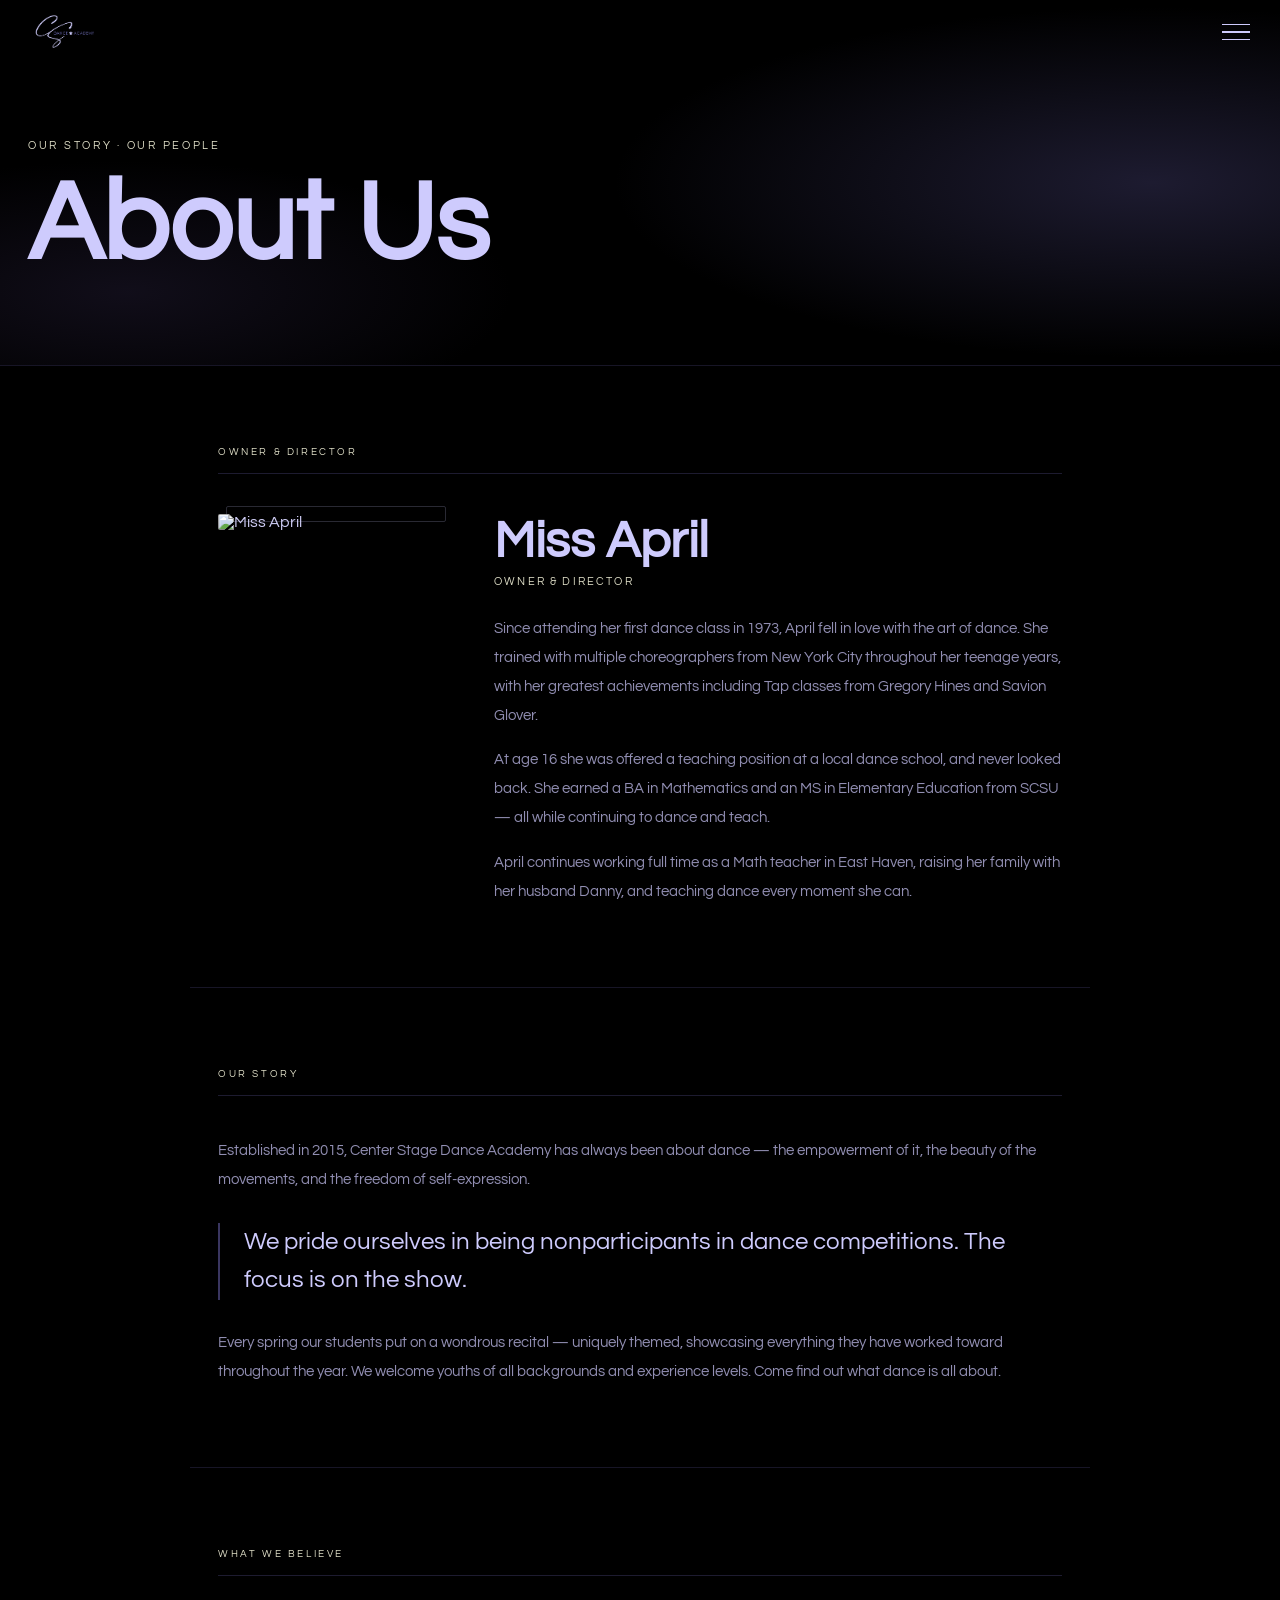
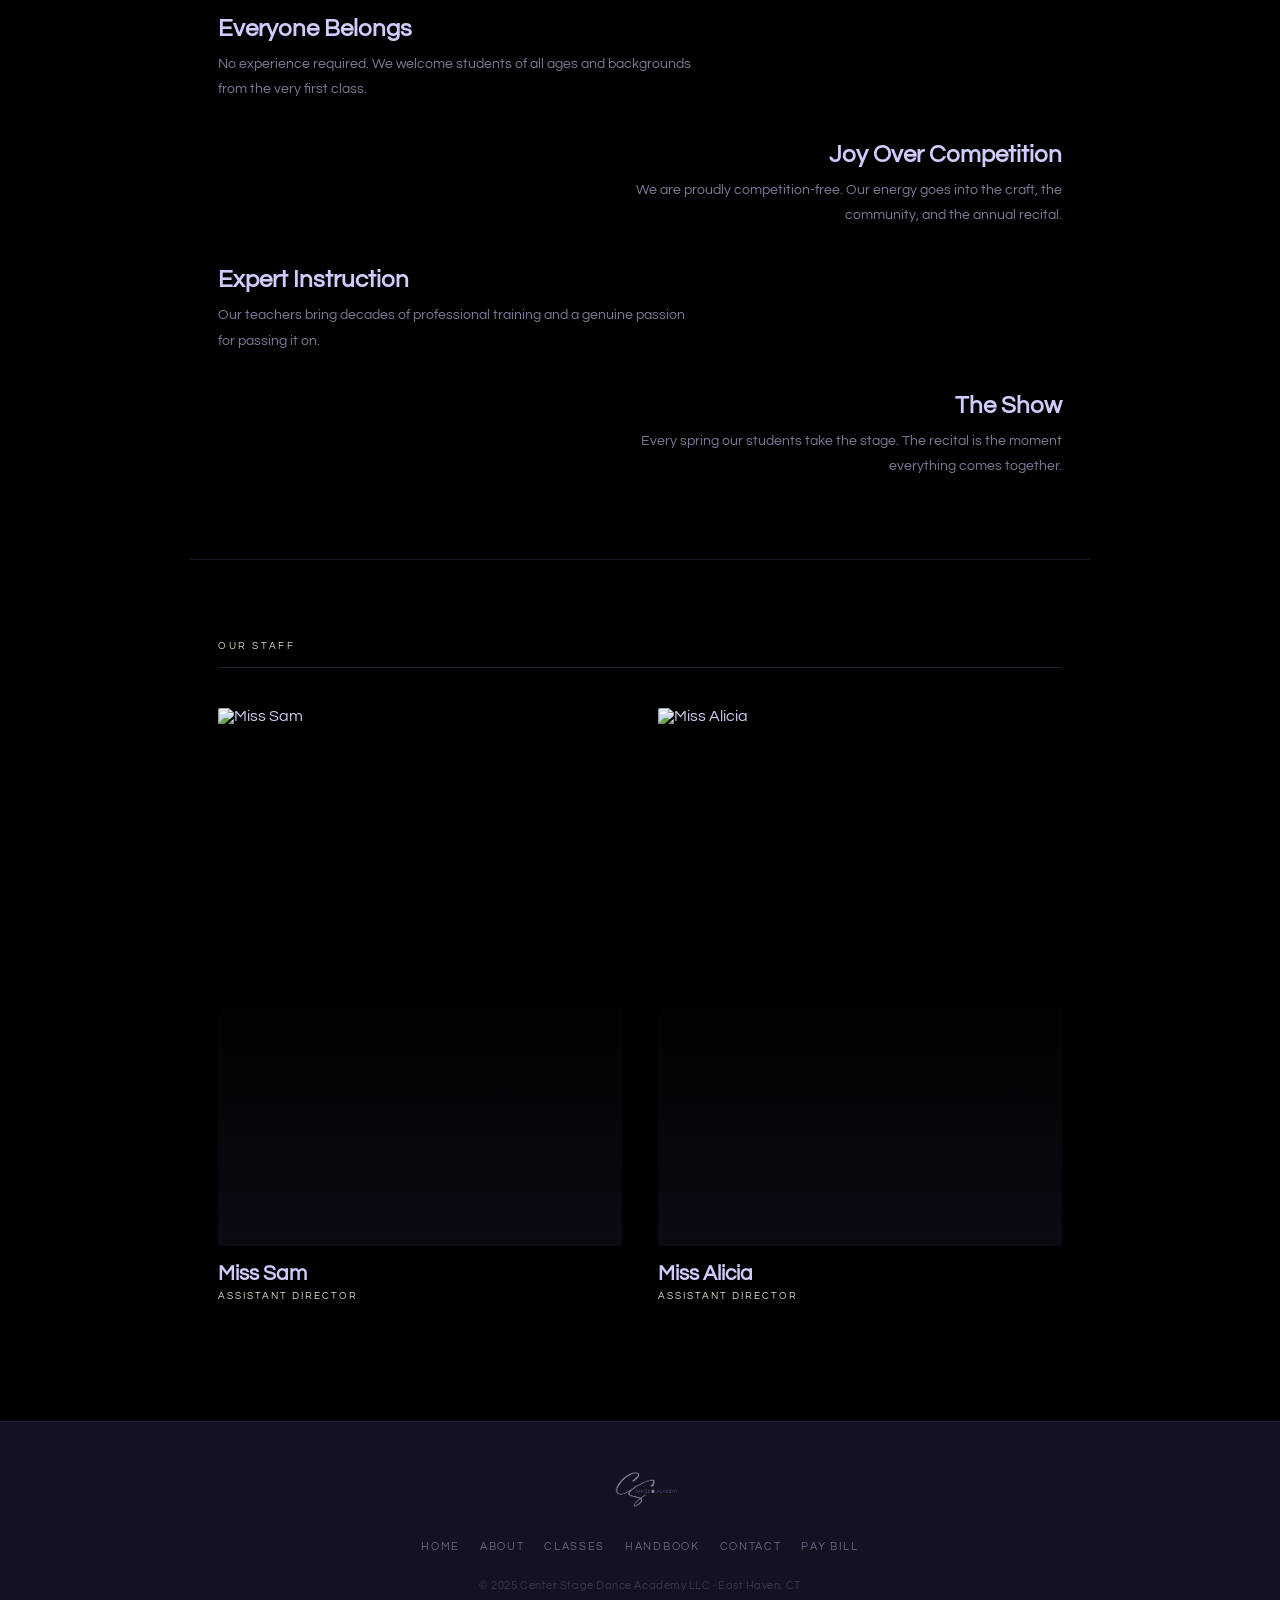
==== commit 8b55c718: "add styles.css & handbook page" ====
--- a/about.html
+++ b/about.html
@@ -4,234 +4,8 @@
     <meta charset="UTF-8" />
     <meta name="viewport" content="width=device-width, initial-scale=1.0" />
     <title>About | Center Stage Dance Academy</title>
+    <link rel="stylesheet" href="styles.css" />
     <style>
-      :root {
-        --black: #000000;
-        --extra-dark-purple: #151120;
-        --dark-purple: #3A3660;
-        --light-purple: #CECBFD;
-        --contrast: #E0DFC8;
-      }
-
-      * { margin: 0; padding: 0; box-sizing: border-box; }
-
-      body {
-        background: var(--black);
-        color: var(--light-purple);
-        font-family: 'Georgia', serif;
-        overflow-x: hidden;
-        -webkit-font-smoothing: antialiased;
-      }
-
-      nav {
-        position: fixed;
-        top: 0; left: 0; right: 0;
-        z-index: 100;
-        height: 64px;
-        display: flex;
-        align-items: center;
-        justify-content: space-between;
-        padding: 0 24px 0 12px;
-        background: transparent;
-        transition: background 0.4s, transform 0.4s cubic-bezier(.77,0,.175,1);
-      }
-
-      nav.scrolled {
-        background: rgba(21,17,32,0.95);
-        backdrop-filter: blur(10px);
-        -webkit-backdrop-filter: blur(10px);
-      }
-
-      nav.hidden { transform: translateY(-100%); }
-
-      .nav-logo {
-        z-index: 200;
-        display: flex;
-        align-items: center;
-        line-height: 0;
-      }
-
-      .nav-logo img {
-        height: 38px;
-        width: auto;
-        max-width: 160px;
-        object-fit: contain;
-        display: block;
-      }
-
-      .hamburger {
-        display: flex;
-        flex-direction: column;
-        gap: 6px;
-        cursor: pointer;
-        background: none;
-        border: none;
-        padding: 6px;
-        z-index: 200;
-      }
-
-      .hamburger span {
-        display: block;
-        width: 28px;
-        height: 1.5px;
-        background: var(--light-purple);
-        transition: all 0.4s cubic-bezier(.77,0,.175,1);
-        transform-origin: center;
-      }
-
-      .hamburger.open span:nth-child(1) {
-        transform: translateY(7.5px) rotate(45deg);
-        background: var(--black);
-      }
-      .hamburger.open span:nth-child(2) { opacity: 0; }
-      .hamburger.open span:nth-child(3) {
-        transform: translateY(-7.5px) rotate(-45deg);
-        background: var(--black);
-      }
-
-      .menu-overlay {
-        position: fixed;
-        inset: 0;
-        z-index: 150;
-        display: flex;
-        flex-direction: column;
-        justify-content: center;
-        padding: 80px 40px 40px;
-        pointer-events: none;
-        visibility: hidden;
-      }
-
-      .menu-overlay.open {
-        pointer-events: all;
-        visibility: visible;
-      }
-
-      .menu-panel {
-        position: absolute;
-        inset: 0;
-        transform: translateX(100%);
-        transition: transform 0.6s cubic-bezier(.77,0,.175,1);
-      }
-
-      .menu-panel-1 { background: var(--dark-purple);       z-index: -3; transition-delay: 0s; }
-      .menu-panel-2 { background: var(--extra-dark-purple); z-index: -2; transition-delay: 0.08s; }
-      .menu-panel-3 { background: var(--light-purple);      z-index: -1; transition-delay: 0.16s; }
-
-      .menu-overlay.open .menu-panel { transform: translateX(0); }
-
-      .menu-links {
-        list-style: none;
-        display: flex;
-        flex-direction: column;
-        gap: 8px;
-      }
-
-      .menu-links li { overflow: hidden; }
-
-      .menu-links a {
-        display: block;
-        font-size: clamp(2.4rem, 10vw, 5rem);
-        font-family: 'Georgia', serif;
-        color: var(--black);
-        text-decoration: none;
-        letter-spacing: -0.01em;
-        line-height: 1.15;
-        transform: translateY(110%);
-        transition: transform 0.5s cubic-bezier(.77,0,.175,1), color 0.2s;
-      }
-
-      .menu-links a:hover { color: var(--dark-purple); }
-      .menu-overlay.open .menu-links a { transform: translateY(0); }
-
-      .menu-links li:nth-child(1) a { transition-delay: 0.28s; }
-      .menu-links li:nth-child(2) a { transition-delay: 0.35s; }
-      .menu-links li:nth-child(3) a { transition-delay: 0.42s; }
-      .menu-links li:nth-child(4) a { transition-delay: 0.49s; }
-      .menu-links li:nth-child(5) a { transition-delay: 0.56s; }
-
-      .menu-footer {
-        margin-top: auto;
-        font-size: 0.75rem;
-        letter-spacing: 0.15em;
-        text-transform: uppercase;
-        color: var(--extra-dark-purple);
-        opacity: 0;
-        transform: translateY(10px);
-        transition: all 0.4s 0.6s;
-      }
-
-      .menu-overlay.open .menu-footer {
-        opacity: 1;
-        transform: translateY(0);
-      }
-
-      /* ── PAGE HEADER ── */
-      .page-header {
-        padding: 140px 28px 80px;
-        position: relative;
-        overflow: hidden;
-        border-bottom: 1px solid rgba(58,54,96,0.4);
-      }
-
-      .page-header::before {
-        content: '';
-        position: absolute;
-        inset: 0;
-        background:
-          radial-gradient(ellipse 70% 80% at 90% 50%, rgba(58,54,96,0.5) 0%, transparent 60%),
-          radial-gradient(ellipse 50% 60% at 10% 80%, rgba(21,17,32,0.8) 0%, transparent 60%),
-          var(--black);
-        z-index: 0;
-      }
-
-      .page-header-content {
-        position: relative;
-        z-index: 1;
-        max-width: 700px;
-      }
-
-      .page-eyebrow {
-        font-size: 0.68rem;
-        letter-spacing: 0.25em;
-        text-transform: uppercase;
-        color: var(--contrast);
-        margin-bottom: 16px;
-        opacity: 0;
-        animation: fadeUp 0.8s 0.2s ease forwards;
-      }
-
-      .page-title {
-        font-size: clamp(3.5rem, 10vw, 7rem);
-        font-weight: bold;
-        font-style: normal;
-        line-height: 1.05;
-        color: var(--light-purple);
-        opacity: 0;
-        animation: fadeUp 0.8s 0.35s ease forwards;
-      }
-
-      @keyframes fadeUp {
-        from { opacity: 0; transform: translateY(20px); }
-        to   { opacity: 1; transform: translateY(0); }
-      }
-
-      /* ── SECTIONS ── */
-      .section {
-        padding: 80px 28px;
-        max-width: 900px;
-        margin: 0 auto;
-      }
-
-      .section-label {
-        font-size: 0.65rem;
-        letter-spacing: 0.25em;
-        text-transform: uppercase;
-        color: var(--contrast);
-        margin-bottom: 40px;
-        padding-bottom: 16px;
-        border-bottom: 1px solid rgba(58,54,96,0.5);
-        font-style: normal;
-      }
 
       /* ── BIO ── */
       .bio-block {
@@ -280,7 +54,6 @@
       .bio-name {
         font-size: clamp(2rem, 6vw, 3.2rem);
         font-weight: bold;
-        font-style: normal;
         color: var(--light-purple);
         line-height: 1.1;
         margin-bottom: 6px;
@@ -292,14 +65,12 @@
         text-transform: uppercase;
         color: var(--contrast);
         margin-bottom: 28px;
-        font-style: normal;
       }
 
       .bio-body {
         font-size: 0.95rem;
         line-height: 1.9;
         color: rgba(206,203,253,0.7);
-        font-style: normal;
       }
 
       .bio-body p + p { margin-top: 16px; }
@@ -311,12 +82,10 @@
         font-size: 0.95rem;
         line-height: 1.95;
         color: rgba(206,203,253,0.7);
-        font-style: normal;
       }
 
       .story-pull {
         font-size: clamp(1.1rem, 3.5vw, 1.5rem);
-        font-style: normal;
         color: var(--light-purple);
         line-height: 1.6;
         border-left: 2px solid var(--dark-purple);
@@ -338,7 +107,6 @@
       .value-title {
         font-size: clamp(1.1rem, 4vw, 1.5rem);
         font-weight: bold;
-        font-style: normal;
         color: var(--light-purple);
       }
 
@@ -346,7 +114,6 @@
         font-size: 0.88rem;
         line-height: 1.8;
         color: rgba(206,203,253,0.6);
-        font-style: normal;
         max-width: 480px;
       }
 
@@ -391,7 +158,6 @@
       .staff-name {
         font-size: clamp(1rem, 3.5vw, 1.3rem);
         font-weight: bold;
-        font-style: normal;
         color: var(--light-purple);
         line-height: 1.2;
       }
@@ -402,58 +168,6 @@
         text-transform: uppercase;
         color: var(--contrast);
         margin-top: 4px;
-        font-style: normal;
-      }
-
-      /* ── RULE ── */
-      .rule {
-        width: 100%;
-        height: 1px;
-        background: rgba(58,54,96,0.4);
-        max-width: 900px;
-        margin: 0 auto;
-      }
-
-      /* ── FOOTER ── */
-      footer {
-        background: var(--extra-dark-purple);
-        padding: 48px 28px;
-        text-align: center;
-        border-top: 1px solid rgba(58,54,96,0.4);
-        margin-top: 40px;
-      }
-
-      .footer-logo img {
-        height: 40px;
-        margin: 0 auto 28px;
-        opacity: 0.7;
-      }
-
-      .footer-links {
-        display: flex;
-        flex-wrap: wrap;
-        gap: 20px;
-        justify-content: center;
-        margin-bottom: 28px;
-      }
-
-      .footer-links a {
-        font-size: 0.7rem;
-        letter-spacing: 0.15em;
-        text-transform: uppercase;
-        color: rgba(206,203,253,0.45);
-        text-decoration: none;
-        transition: color 0.2s;
-        font-style: normal;
-      }
-
-      .footer-links a:hover { color: var(--light-purple); }
-
-      .footer-copy {
-        font-size: 0.68rem;
-        color: rgba(206,203,253,0.2);
-        letter-spacing: 0.05em;
-        font-style: normal;
       }
     </style>
   </head>
--- a/styles.css
+++ b/styles.css
@@ -0,0 +1,295 @@
+@font-face {
+  font-family: 'Questrial';
+  src: url('Questrial-Regular.ttf') format('truetype');
+  font-weight: normal;
+  font-style: normal;
+  font-display: swap;
+}
+:root {
+  --black: #000000;
+  --extra-dark-purple: #151120;
+  --dark-purple: #3A3660;
+  --light-purple: #CECBFD;
+  --contrast: #E0DFC8;
+}
+
+html {
+  font-family: 'Questrial', sans-serif;
+}
+
+h1, h2, h3, h4, h5, h6, p, a, span, li, blockquote, button {
+  font-family: 'Questrial', sans-serif;
+}
+
+* {
+  margin: 0;
+  padding: 0;
+  box-sizing: border-box;
+  font-family: 'Questrial', sans-serif;
+}
+
+body {
+  background: var(--black);
+  color: var(--light-purple);
+  overflow-x: hidden;
+  -webkit-font-smoothing: antialiased;
+}
+
+/* ── NAVBAR ── */
+nav {
+  position: fixed;
+  top: 0; left: 0; right: 0;
+  z-index: 100;
+  height: 64px;
+  display: flex;
+  align-items: center;
+  justify-content: space-between;
+  padding: 0 24px 0 12px;
+  background: transparent;
+  transition: background 0.4s, transform 0.4s cubic-bezier(.77,0,.175,1);
+}
+
+nav.scrolled {
+  background: rgba(21,17,32,0.95);
+  backdrop-filter: blur(10px);
+  -webkit-backdrop-filter: blur(10px);
+}
+
+nav.hidden { transform: translateY(-100%); }
+
+.nav-logo {
+  z-index: 200;
+  display: flex;
+  align-items: center;
+  line-height: 0;
+}
+
+.nav-logo img {
+  height: 38px;
+  width: auto;
+  max-width: 160px;
+  object-fit: contain;
+  display: block;
+}
+
+/* ── HAMBURGER ── */
+.hamburger {
+  display: flex;
+  flex-direction: column;
+  gap: 6px;
+  cursor: pointer;
+  background: none;
+  border: none;
+  padding: 6px;
+  z-index: 200;
+}
+
+.hamburger span {
+  display: block;
+  width: 28px;
+  height: 1.5px;
+  background: var(--light-purple);
+  transition: all 0.4s cubic-bezier(.77,0,.175,1);
+  transform-origin: center;
+}
+
+.hamburger.open span:nth-child(1) {
+  transform: translateY(7.5px) rotate(45deg);
+  background: var(--black);
+}
+.hamburger.open span:nth-child(2) { opacity: 0; }
+.hamburger.open span:nth-child(3) {
+  transform: translateY(-7.5px) rotate(-45deg);
+  background: var(--black);
+}
+
+/* ── FULL SCREEN MENU ── */
+.menu-overlay {
+  position: fixed;
+  inset: 0;
+  z-index: 150;
+  display: flex;
+  flex-direction: column;
+  justify-content: center;
+  padding: 80px 40px 40px;
+  pointer-events: none;
+  visibility: hidden;
+}
+
+.menu-overlay.open {
+  pointer-events: all;
+  visibility: visible;
+}
+
+.menu-panel {
+  position: absolute;
+  inset: 0;
+  transform: translateX(100%);
+  transition: transform 0.6s cubic-bezier(.77,0,.175,1);
+}
+
+.menu-panel-1 { background: var(--dark-purple);       z-index: -3; transition-delay: 0s; }
+.menu-panel-2 { background: var(--extra-dark-purple); z-index: -2; transition-delay: 0.08s; }
+.menu-panel-3 { background: var(--light-purple);      z-index: -1; transition-delay: 0.16s; }
+
+.menu-overlay.open .menu-panel { transform: translateX(0); }
+
+.menu-links {
+  list-style: none;
+  display: flex;
+  flex-direction: column;
+  gap: 8px;
+}
+
+.menu-links li { overflow: hidden; }
+
+.menu-links a {
+  display: block;
+  font-size: clamp(2.4rem, 10vw, 5rem);
+  color: var(--black);
+  text-decoration: none;
+  letter-spacing: -0.01em;
+  line-height: 1.15;
+  transform: translateY(110%);
+  transition: transform 0.5s cubic-bezier(.77,0,.175,1), color 0.2s;
+}
+
+.menu-links a:hover { color: var(--dark-purple); }
+.menu-overlay.open .menu-links a { transform: translateY(0); }
+
+.menu-links li:nth-child(1) a { transition-delay: 0.28s; }
+.menu-links li:nth-child(2) a { transition-delay: 0.35s; }
+.menu-links li:nth-child(3) a { transition-delay: 0.42s; }
+.menu-links li:nth-child(4) a { transition-delay: 0.49s; }
+.menu-links li:nth-child(5) a { transition-delay: 0.56s; }
+
+.menu-footer {
+  margin-top: auto;
+  font-size: 0.75rem;
+  letter-spacing: 0.15em;
+  text-transform: uppercase;
+  color: var(--extra-dark-purple);
+  opacity: 0;
+  transform: translateY(10px);
+  transition: all 0.4s 0.6s;
+}
+
+.menu-overlay.open .menu-footer {
+  opacity: 1;
+  transform: translateY(0);
+}
+
+/* ── FOOTER ── */
+footer {
+  background: var(--extra-dark-purple);
+  padding: 48px 28px;
+  text-align: center;
+  border-top: 1px solid rgba(58,54,96,0.4);
+  margin-top: 40px;
+}
+
+.footer-logo img {
+  height: 40px;
+  margin: 0 auto 28px;
+  opacity: 0.7;
+}
+
+.footer-links {
+  display: flex;
+  flex-wrap: wrap;
+  gap: 20px;
+  justify-content: center;
+  margin-bottom: 28px;
+}
+
+.footer-links a {
+  font-size: 0.7rem;
+  letter-spacing: 0.15em;
+  text-transform: uppercase;
+  color: rgba(206,203,253,0.45);
+  text-decoration: none;
+  transition: color 0.2s;
+}
+
+.footer-links a:hover { color: var(--light-purple); }
+
+.footer-copy {
+  font-size: 0.68rem;
+  color: rgba(206,203,253,0.2);
+  letter-spacing: 0.05em;
+}
+
+/* ── SHARED PAGE HEADER ── */
+.page-header {
+  padding: 140px 28px 80px;
+  position: relative;
+  overflow: hidden;
+  border-bottom: 1px solid rgba(58,54,96,0.4);
+}
+
+.page-header::before {
+  content: '';
+  position: absolute;
+  inset: 0;
+  background:
+    radial-gradient(ellipse 70% 80% at 90% 50%, rgba(58,54,96,0.5) 0%, transparent 60%),
+    radial-gradient(ellipse 50% 60% at 10% 80%, rgba(21,17,32,0.8) 0%, transparent 60%),
+    var(--black);
+  z-index: 0;
+}
+
+.page-header-content {
+  position: relative;
+  z-index: 1;
+  max-width: 700px;
+}
+
+.page-eyebrow {
+  font-size: 0.68rem;
+  letter-spacing: 0.25em;
+  text-transform: uppercase;
+  color: var(--contrast);
+  margin-bottom: 16px;
+  opacity: 0;
+  animation: fadeUp 0.8s 0.2s ease forwards;
+}
+
+.page-title {
+  font-size: clamp(3.5rem, 10vw, 7rem);
+  font-weight: bold;
+  line-height: 1.05;
+  color: var(--light-purple);
+  opacity: 0;
+  animation: fadeUp 0.8s 0.35s ease forwards;
+}
+
+/* ── SHARED SECTION ── */
+.section {
+  padding: 80px 28px;
+  max-width: 900px;
+  margin: 0 auto;
+}
+
+.section-label {
+  font-size: 0.65rem;
+  letter-spacing: 0.25em;
+  text-transform: uppercase;
+  color: var(--contrast);
+  margin-bottom: 40px;
+  padding-bottom: 16px;
+  border-bottom: 1px solid rgba(58,54,96,0.5);
+}
+
+.rule {
+  width: 100%;
+  height: 1px;
+  background: rgba(58,54,96,0.4);
+  max-width: 900px;
+  margin: 0 auto;
+}
+
+/* ── ANIMATIONS ── */
+@keyframes fadeUp {
+  from { opacity: 0; transform: translateY(20px); }
+  to   { opacity: 1; transform: translateY(0); }
+}
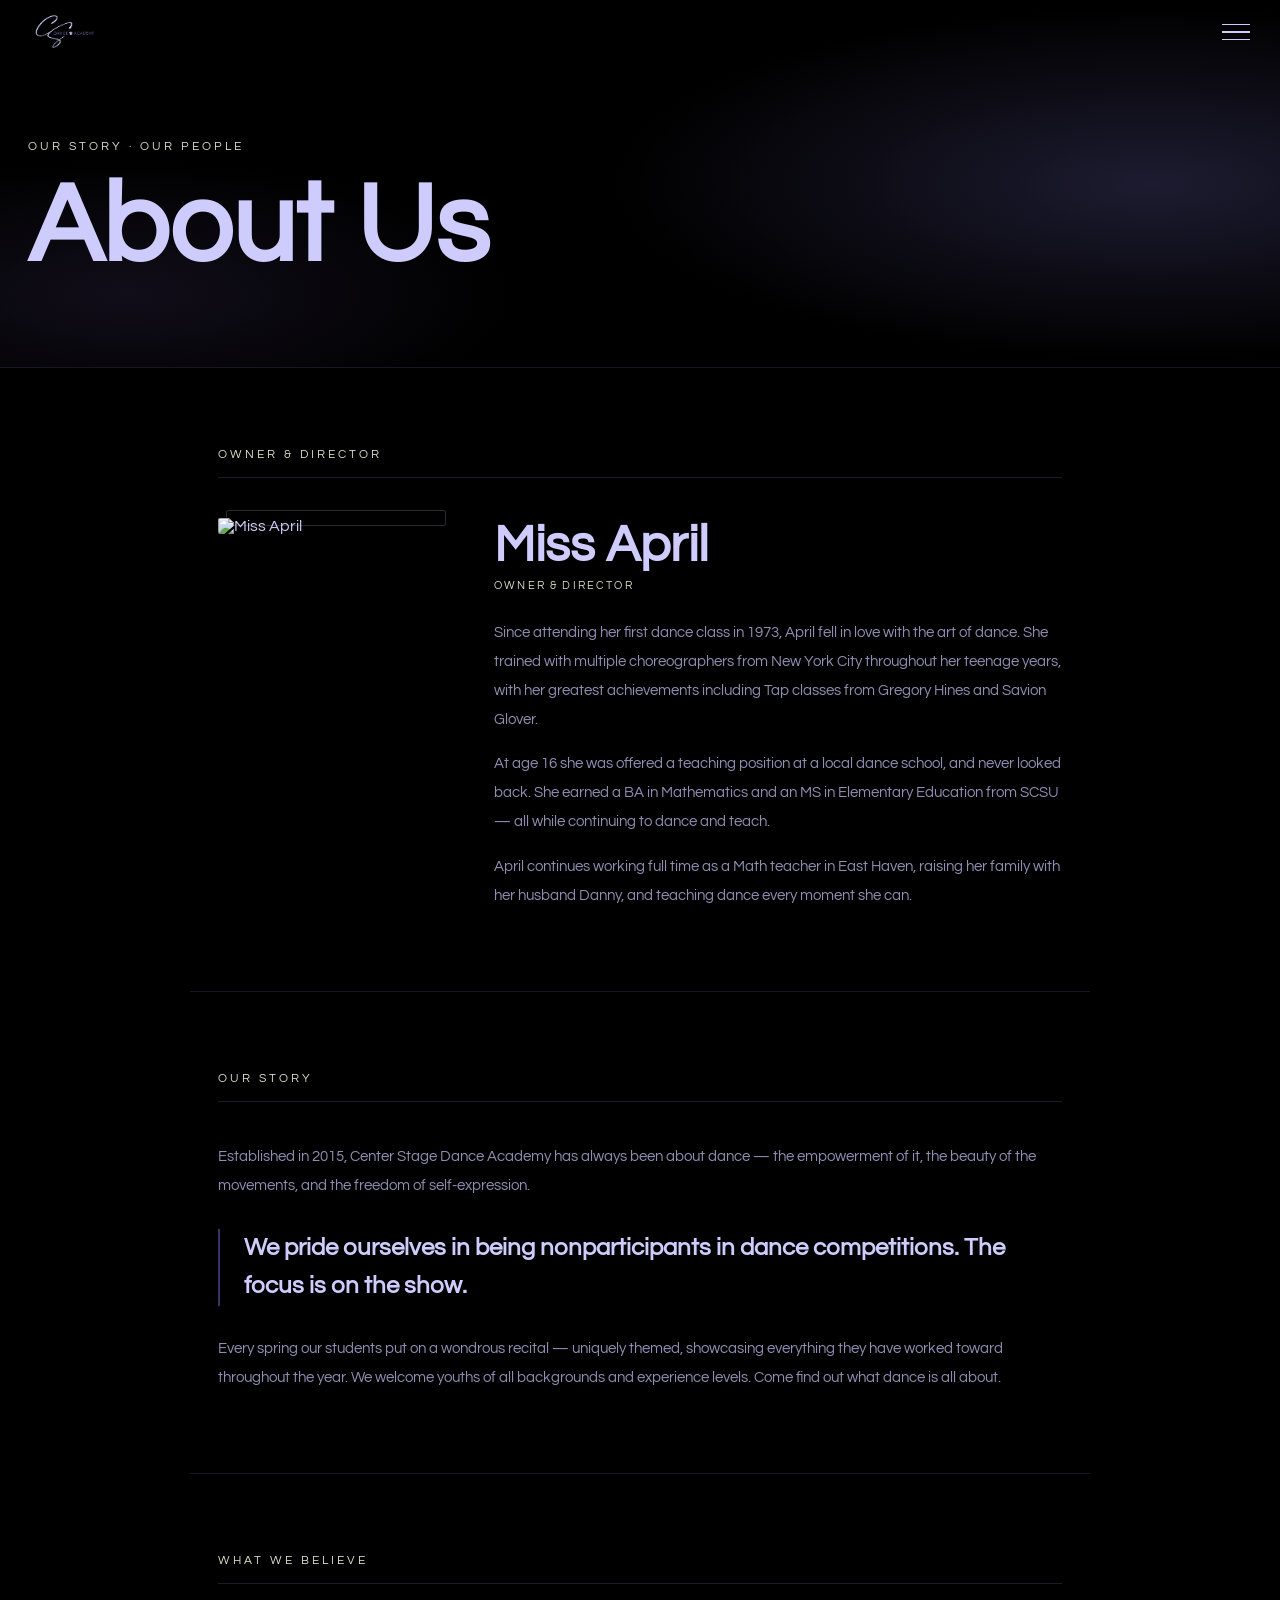
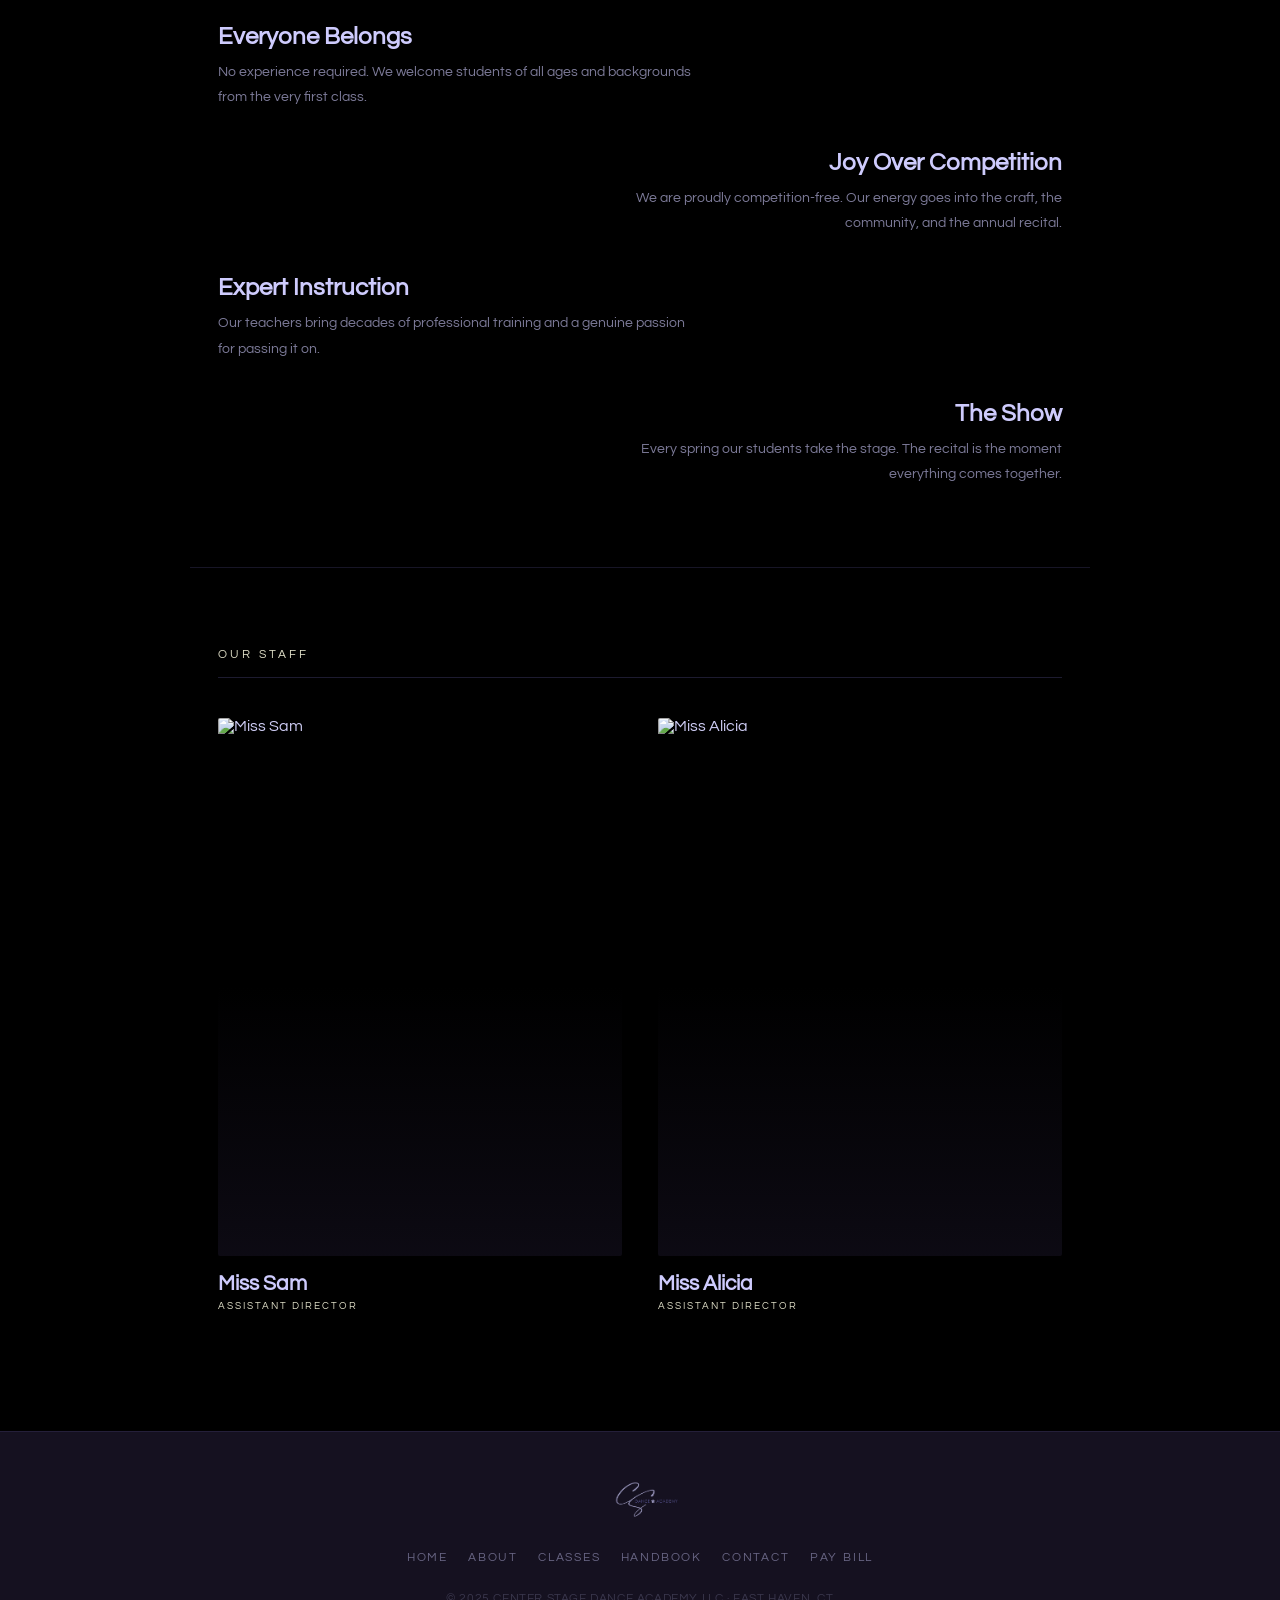
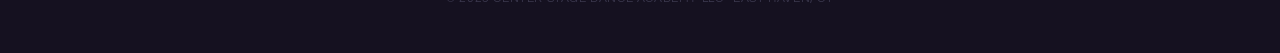
==== commit 77b29c1c: "index update, hamburger update, final stable push 1.0" ====
--- a/about.html
+++ b/about.html
@@ -182,7 +182,7 @@
       </button>
     </nav>
 
-    <div class="menu-overlay" id="menuOverlay">
+<div class="menu-overlay" id="menuOverlay">
       <div class="menu-panel menu-panel-1"></div>
       <div class="menu-panel menu-panel-2"></div>
       <div class="menu-panel menu-panel-3"></div>
@@ -192,8 +192,8 @@
         <li><a href="#" onclick="navigateTo('classes.html'); return false;">Classes</a></li>
         <li><a href="#" onclick="navigateTo('handbook.html'); return false;">Handbook</a></li>
         <li><a href="#" onclick="navigateTo('contact.html'); return false;">Contact</a></li>
+        <li><a href="https://app.gostudiopro.com/online/index.php?account_id=21229" target="_blank" onclick="closeMenu()">Portal</a></li>
       </ul>
-      <div class="menu-footer">East Haven, CT &nbsp;·&nbsp; (203) 484-0443</div>
     </div>
 
     <header class="page-header">
@@ -292,7 +292,7 @@
         <a href="#" onclick="navigateTo('classes.html'); return false;">Classes</a>
         <a href="#" onclick="navigateTo('handbook.html'); return false;">Handbook</a>
         <a href="#" onclick="navigateTo('contact.html'); return false;">Contact</a>
-        <a href="https://centerstagedanceacademyllc.studioware2.com/" target="_blank">Pay Bill</a>
+        <a href="https://app.gostudiopro.com/online/index.php?account_id=21229" target="_blank">Pay Bill</a>
       </div>
       <p class="footer-copy">© 2025 Center Stage Dance Academy LLC · East Haven, CT</p>
     </footer>
--- a/styles.css
+++ b/styles.css
@@ -5,6 +5,7 @@
   font-style: normal;
   font-display: swap;
 }
+
 :root {
   --black: #000000;
   --extra-dark-purple: #151120;
@@ -13,19 +14,19 @@
   --contrast: #E0DFC8;
 }
 
-html {
-  font-family: 'Questrial', sans-serif;
-}
-
-h1, h2, h3, h4, h5, h6, p, a, span, li, blockquote, button {
-  font-family: 'Questrial', sans-serif;
-}
-
 * {
   margin: 0;
   padding: 0;
   box-sizing: border-box;
   font-family: 'Questrial', sans-serif;
+  font-weight: normal;
+  font-style: normal;
+}
+
+html, body {
+  font-family: 'Questrial', sans-serif;
+  font-weight: normal;
+  font-style: normal;
 }
 
 body {
@@ -33,6 +34,77 @@
   color: var(--light-purple);
   overflow-x: hidden;
   -webkit-font-smoothing: antialiased;
+}
+
+h1, h2, h3, h4, h5, h6,
+p, a, span, li, blockquote,
+button, input, textarea, select, label {
+  font-family: 'Questrial', sans-serif;
+  font-weight: normal;
+  font-style: normal;
+}
+
+/* Bold only when explicitly set */
+.bold, strong, b,
+.page-title,
+.bio-name,
+.bio-title-bold,
+.staff-name,
+.value-title,
+.why-title,
+.reg-date,
+.class-name,
+.specialty-name,
+.cta-block h2,
+.register-cta h2,
+.announcement-title,
+.story-pull,
+.section-label,
+.classes-section-label,
+.classes-intro-label,
+.home-section-label,
+.accordion-title,
+.class-trigger .class-name {
+  font-family: 'Questrial', sans-serif;
+  font-weight: bold;
+  font-style: normal;
+}
+
+/* ── CONTRAST COLOR LABELS ── */
+/* These are the small uppercase labels in var(--contrast) */
+.page-eyebrow,
+.section-label,
+.section-eyebrow,
+.classes-section-label,
+.classes-intro-label,
+.home-section-label,
+.reg-section-header .home-section-label,
+.reg-type,
+.reg-scroll-hint,
+.sub-title,
+.bio-title,
+.staff-role,
+.class-detail-cell.header-cell,
+.specialty-req,
+.register-cta-label,
+.cta-block-label,
+.discount-label,
+.map-label,
+.info-section-label,
+.form-section-label,
+.accordion-number,
+.class-detail-label,
+.info-item-label,
+.mission-label,
+.footer-links a,
+.footer-copy {
+  font-family: 'Questrial', sans-serif;
+  font-weight: normal;
+  font-style: normal;
+  font-size: 0.75rem;
+  letter-spacing: 0.2em;
+  text-transform: uppercase;
+  color: var(--contrast);
 }
 
 /* ── NAVBAR ── */
@@ -145,7 +217,10 @@
 
 .menu-links a {
   display: block;
+  font-family: 'Questrial', sans-serif;
   font-size: clamp(2.4rem, 10vw, 5rem);
+  font-weight: normal;
+  font-style: normal;
   color: var(--black);
   text-decoration: none;
   letter-spacing: -0.01em;
@@ -162,22 +237,7 @@
 .menu-links li:nth-child(3) a { transition-delay: 0.42s; }
 .menu-links li:nth-child(4) a { transition-delay: 0.49s; }
 .menu-links li:nth-child(5) a { transition-delay: 0.56s; }
-
-.menu-footer {
-  margin-top: auto;
-  font-size: 0.75rem;
-  letter-spacing: 0.15em;
-  text-transform: uppercase;
-  color: var(--extra-dark-purple);
-  opacity: 0;
-  transform: translateY(10px);
-  transition: all 0.4s 0.6s;
-}
-
-.menu-overlay.open .menu-footer {
-  opacity: 1;
-  transform: translateY(0);
-}
+.menu-links li:nth-child(6) a { transition-delay: 0.63s; }
 
 /* ── FOOTER ── */
 footer {
@@ -203,18 +263,19 @@
 }
 
 .footer-links a {
-  font-size: 0.7rem;
+  font-size: 0.75rem;
   letter-spacing: 0.15em;
   text-transform: uppercase;
   color: rgba(206,203,253,0.45);
   text-decoration: none;
   transition: color 0.2s;
+  font-weight: normal;
 }
 
 .footer-links a:hover { color: var(--light-purple); }
 
 .footer-copy {
-  font-size: 0.68rem;
+  font-size: 0.75rem;
   color: rgba(206,203,253,0.2);
   letter-spacing: 0.05em;
 }
@@ -245,13 +306,14 @@
 }
 
 .page-eyebrow {
-  font-size: 0.68rem;
+  font-size: 0.75rem;
   letter-spacing: 0.25em;
   text-transform: uppercase;
   color: var(--contrast);
   margin-bottom: 16px;
   opacity: 0;
   animation: fadeUp 0.8s 0.2s ease forwards;
+  font-weight: normal;
 }
 
 .page-title {
@@ -271,13 +333,14 @@
 }
 
 .section-label {
-  font-size: 0.65rem;
+  font-size: 0.75rem;
   letter-spacing: 0.25em;
   text-transform: uppercase;
   color: var(--contrast);
   margin-bottom: 40px;
   padding-bottom: 16px;
   border-bottom: 1px solid rgba(58,54,96,0.5);
+  font-weight: normal;
 }
 
 .rule {
@@ -292,4 +355,104 @@
 @keyframes fadeUp {
   from { opacity: 0; transform: translateY(20px); }
   to   { opacity: 1; transform: translateY(0); }
+}
+
+/* ── REGISTRATION SCROLL ── */
+.reg-section {
+  padding: 80px 0;
+}
+
+.reg-section-header {
+  padding: 0 28px;
+  margin-bottom: 32px;
+}
+
+.reg-scroll-track {
+  display: flex;
+  gap: 16px;
+  overflow-x: auto;
+  padding: 4px 28px 24px;
+  scroll-snap-type: x mandatory;
+  -webkit-overflow-scrolling: touch;
+  scrollbar-width: none;
+}
+
+.reg-scroll-track::-webkit-scrollbar {
+  display: none;
+}
+
+.reg-card {
+  flex-shrink: 0;
+  width: clamp(200px, 60vw, 240px);
+  scroll-snap-align: start;
+  border: 1px solid rgba(58,54,96,0.4);
+  border-radius: 2px;
+  padding: 28px 20px;
+  display: flex;
+  flex-direction: column;
+  gap: 8px;
+  background: rgba(58,54,96,0.06);
+  transition: border-color 0.3s;
+}
+
+.reg-card:hover {
+  border-color: rgba(206,203,253,0.3);
+}
+
+.reg-card.featured {
+  border-color: rgba(206,203,253,0.35);
+  background: rgba(206,203,253,0.05);
+}
+
+.reg-date {
+  font-size: 1rem;
+  font-weight: bold;
+  color: var(--light-purple);
+  line-height: 1.2;
+  padding-bottom: 10px;
+  border-bottom: 1px solid rgba(58,54,96,0.4);
+  margin-bottom: 4px;
+}
+
+.reg-type {
+  font-size: 0.75rem;
+  letter-spacing: 0.15em;
+  text-transform: uppercase;
+  color: var(--contrast);
+  font-weight: normal;
+}
+
+.reg-who {
+  font-size: 0.85rem;
+  color: rgba(206,203,253,0.6);
+  font-weight: normal;
+}
+
+.reg-fee {
+  font-size: 0.88rem;
+  color: rgba(206,203,253,0.55);
+  margin-top: 4px;
+  font-weight: normal;
+}
+
+.reg-fee strong {
+  color: var(--light-purple);
+  font-weight: bold;
+}
+
+.reg-time {
+  font-size: 0.78rem;
+  color: rgba(206,203,253,0.4);
+  letter-spacing: 0.04em;
+  font-weight: normal;
+}
+
+.reg-scroll-hint {
+  padding: 0 28px;
+  margin-top: 4px;
+  font-size: 0.75rem;
+  letter-spacing: 0.15em;
+  text-transform: uppercase;
+  color: rgba(206,203,253,0.2);
+  font-weight: normal;
 }
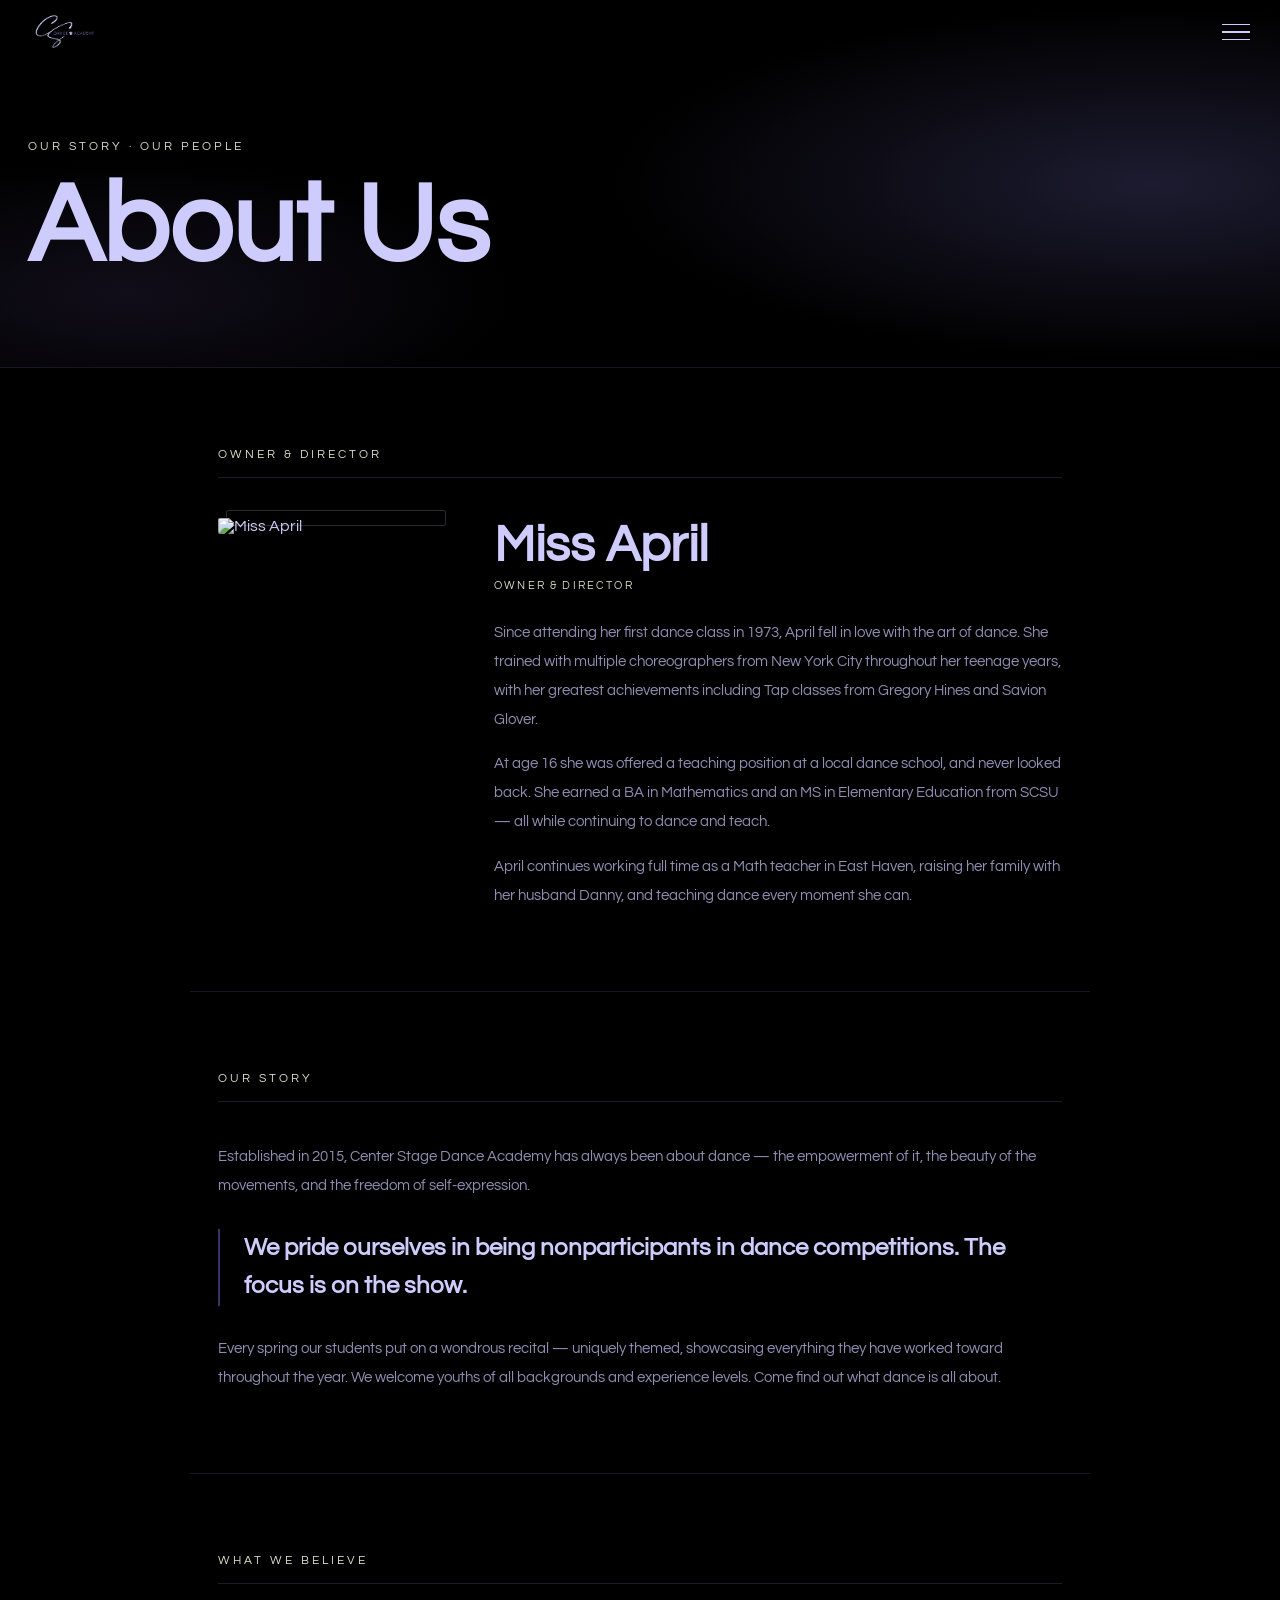
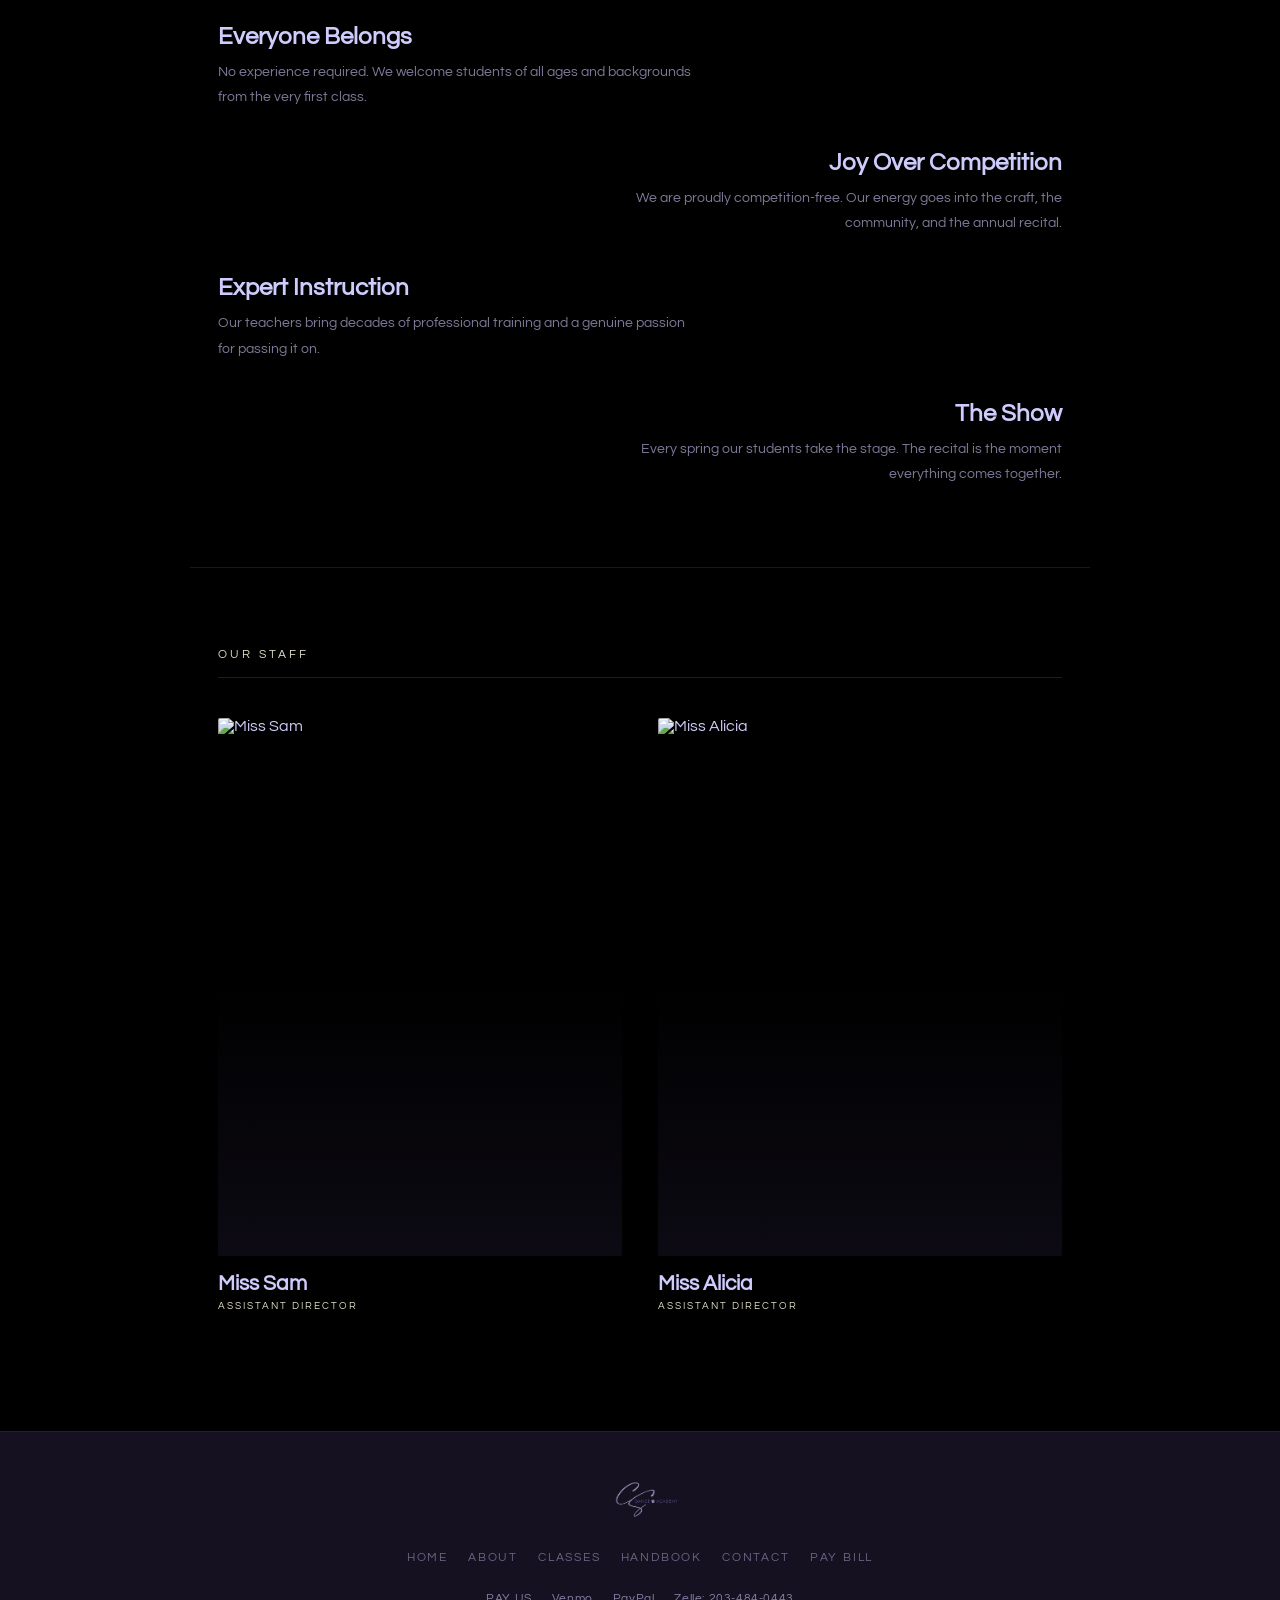
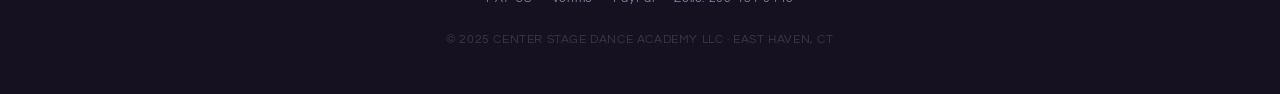
==== commit 3420940b: "Add Venmo, PayPal, and Zelle links to site footer Co-Authored-By: Claude Sonnet 5 <noreply@anthropic" ====
--- a/about.html
+++ b/about.html
@@ -294,6 +294,12 @@
         <a href="#" onclick="navigateTo('contact.html'); return false;">Contact</a>
         <a href="https://app.gostudiopro.com/online/index.php?account_id=21229" target="_blank">Pay Bill</a>
       </div>
+      <div class="footer-payments">
+        <span class="footer-payments-label">Pay Us</span>
+        <a href="https://venmo.com/u/centerstagedancellc" target="_blank">Venmo</a>
+        <a href="https://www.paypal.com/paypalme/centerstagellc" target="_blank">PayPal</a>
+        <span>Zelle: <a href="tel:+12034840443">203-484-0443</a></span>
+      </div>
       <p class="footer-copy">© 2025 Center Stage Dance Academy LLC · East Haven, CT</p>
     </footer>
 
--- a/styles.css
+++ b/styles.css
@@ -274,6 +274,34 @@
 
 .footer-links a:hover { color: var(--light-purple); }
 
+.footer-payments {
+  display: flex;
+  flex-wrap: wrap;
+  align-items: center;
+  gap: 20px;
+  justify-content: center;
+  margin-bottom: 28px;
+}
+
+.footer-payments-label {
+  font-size: 0.75rem;
+  letter-spacing: 0.15em;
+  text-transform: uppercase;
+  color: rgba(206,203,253,0.35);
+}
+
+.footer-payments a,
+.footer-payments span {
+  font-size: 0.75rem;
+  letter-spacing: 0.05em;
+  color: rgba(206,203,253,0.6);
+  text-decoration: none;
+  transition: color 0.2s;
+  font-weight: normal;
+}
+
+.footer-payments a:hover { color: var(--light-purple); }
+
 .footer-copy {
   font-size: 0.75rem;
   color: rgba(206,203,253,0.2);
